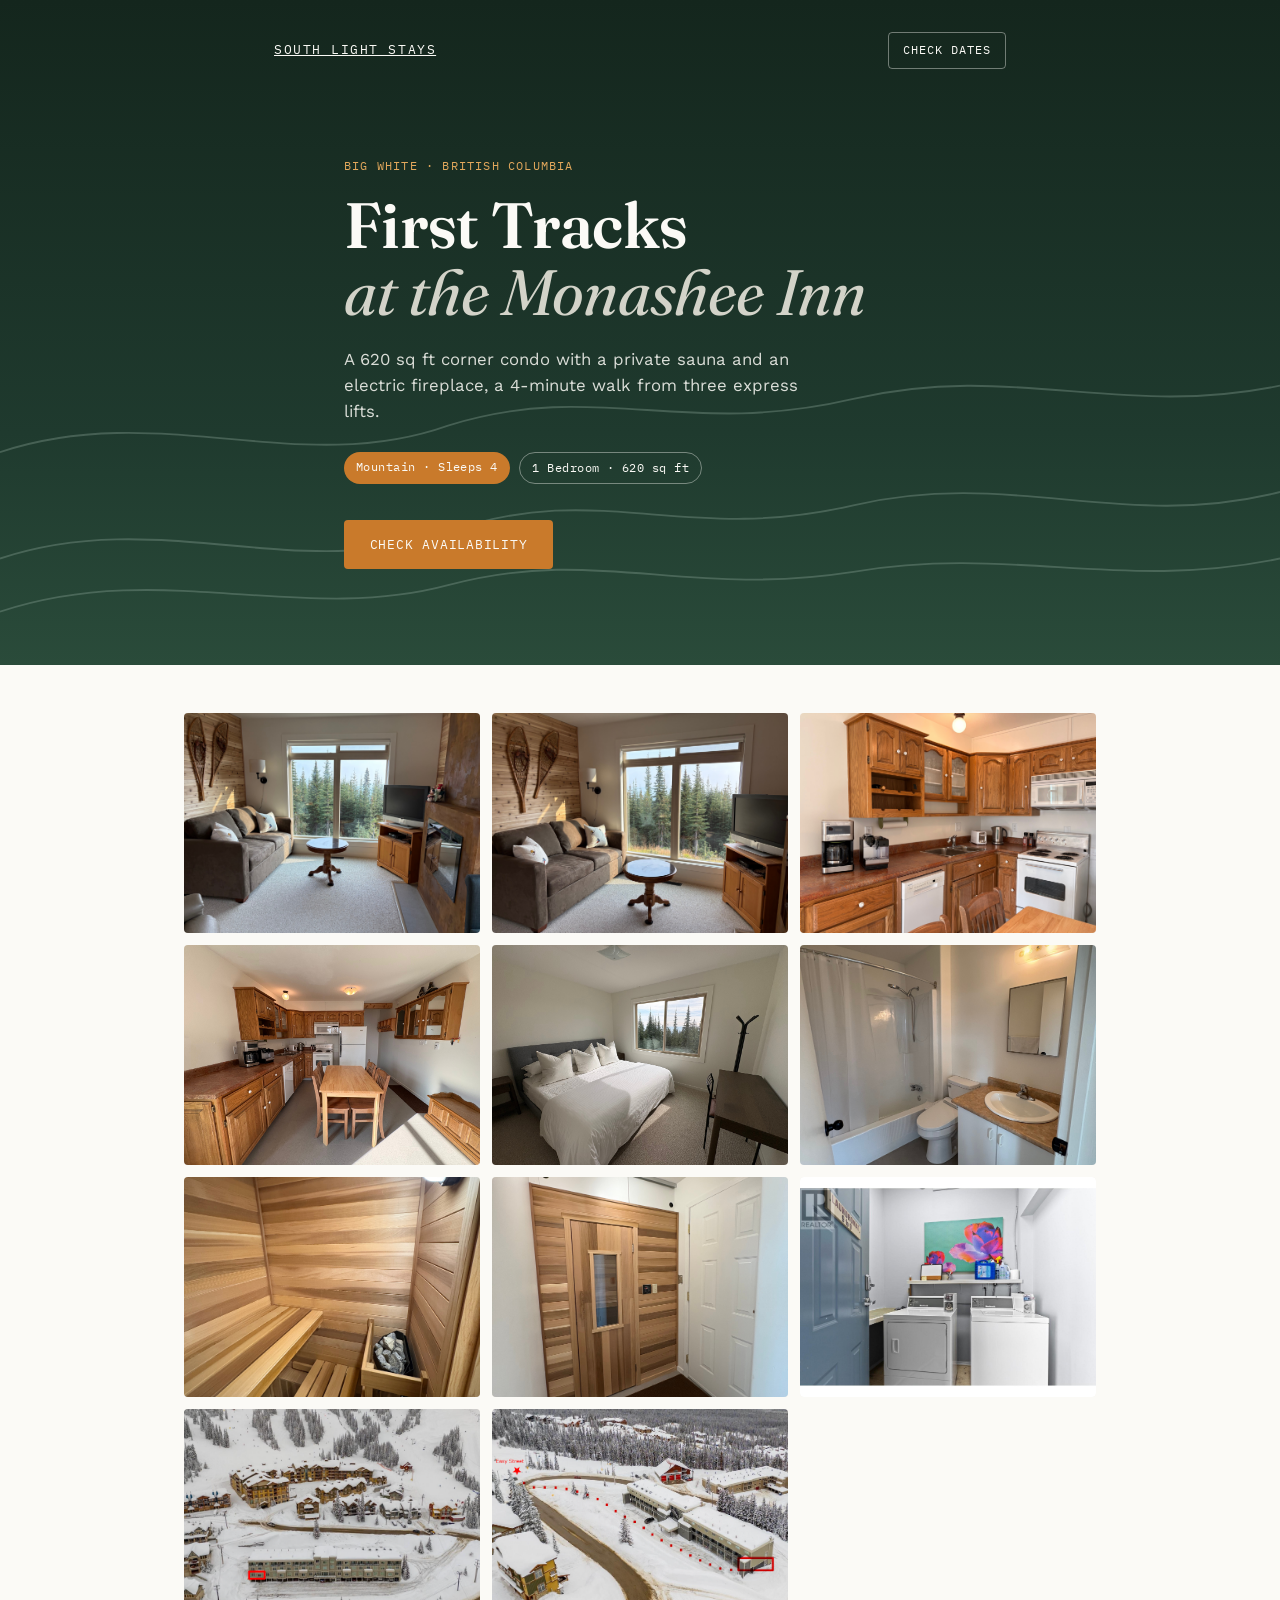
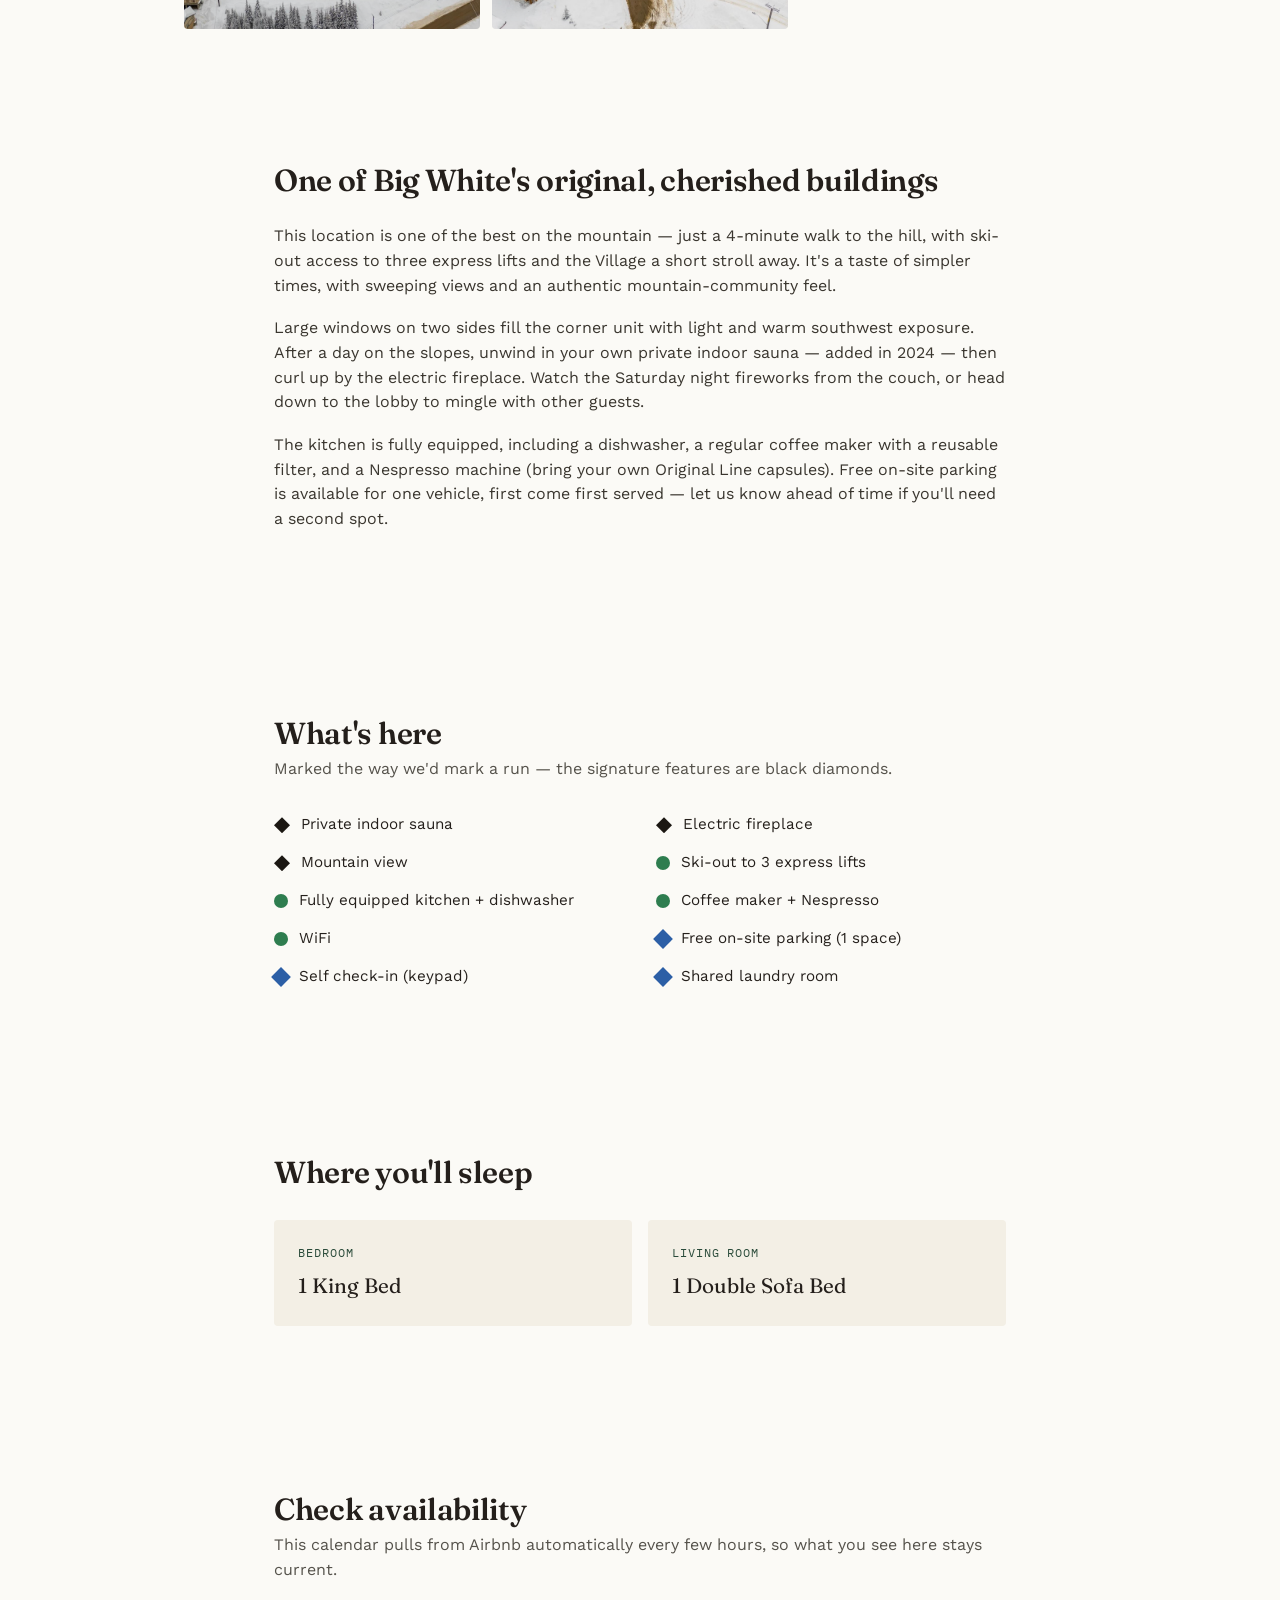
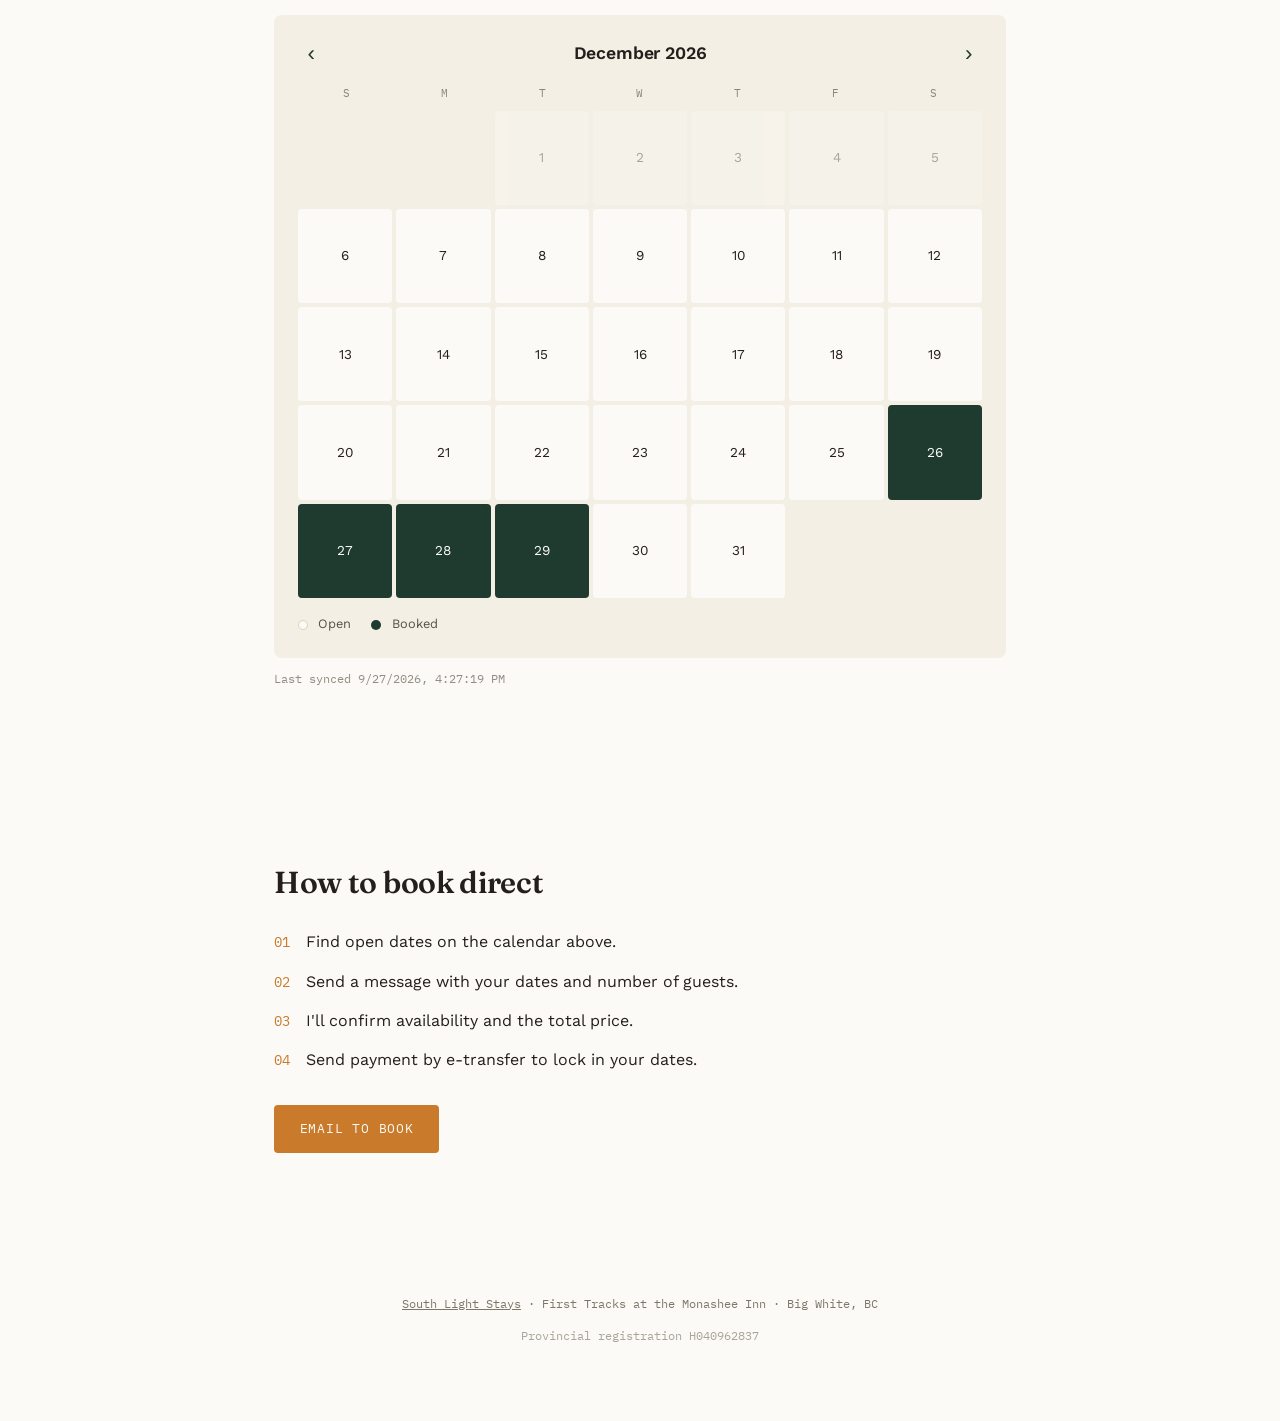
==== mountain.html @ c027ab5e "Add initial HTML structure for Monashee Inn page This HTML file contains the structure and content f" ====
<!doctype html>
<html lang="en">
<head>

<meta charset="UTF-8" />
<meta name="viewport" content="width=device-width, initial-scale=1.0" />

<title>First Tracks at the Monashee Inn — Big White, BC | South Light Stays</title>

<meta
  name="description"
  content="First Tracks at the Monashee Inn is a 1-bedroom ski condo at Big White with mountain views, a private sauna and easy access to the lifts."
/>

<link rel="preconnect" href="https://fonts.googleapis.com">
<link rel="preconnect" href="https://fonts.gstatic.com" crossorigin>

<link
  href="https://fonts.googleapis.com/css2?family=Fraunces:opsz,wght@9..144,400;9..144,600;9..144,700&family=Work+Sans:wght@400;500;600&family=IBM+Plex+Mono:wght@500&display=swap"
  rel="stylesheet"
>

<link rel="stylesheet" href="assets/styles.css" />

</head>


<body>


<header class="hero">

  <svg
    class="hero__contour"
    viewBox="0 0 1200 500"
    preserveAspectRatio="none"
    aria-hidden="true"
  >

    <path d="M0,420 C150,380 280,440 420,400 C560,360 640,410 800,380 C950,352 1050,400 1200,370" />

    <path d="M0,460 C150,420 280,470 420,440 C560,410 640,450 800,430 C950,410 1050,445 1200,420" />

    <path d="M0,340 C150,300 280,360 420,320 C560,285 640,330 800,300 C950,272 1050,315 1200,290" />

  </svg>


  <nav class="nav">

    <a class="nav__mark nav__mark--link" href="index.html">
      South Light Stays
    </a>

    <a class="nav__cta" href="#availability">
      Check dates
    </a>

  </nav>


  <div class="hero__content">

    <p class="eyebrow">
      Big White · British Columbia
    </p>

    <h1>
      First Tracks<br>
      <span>at the Monashee Inn</span>
    </h1>

    <p class="hero__sub">
      A 620 sq ft corner condo with a private sauna and an electric fireplace, a 4-minute walk from three express lifts.
    </p>

    <div class="hero__badges">

      <span class="badge">
        Mountain · Sleeps 4
      </span>

      <span class="badge badge--outline">
        1 Bedroom · 620 sq ft
      </span>

    </div>

    <a class="button" href="#availability">
      Check availability
    </a>

  </div>

</header>


<main>


<section class="gallery" id="gallery">

  <div class="gallery__grid">

    <img src="assets/photos/monashee_living2.jpg"
         alt="Living room with electric fireplace and mountain view"
         loading="lazy">

    <img src="assets/photos/monashee_living.jpg"
         alt=""
         loading="lazy">

    <img src="assets/photos/monashee_kitch.jpg"
         alt=""
         loading="lazy">

    <img src="assets/photos/monashee_kitch2.jpg"
         alt=""
         loading="lazy">

    <img src="assets/photos/monashee_bed.jpg"
         alt="Bedroom with king bed"
         loading="lazy">

    <img src="assets/photos/monashee_bath.jpg"
         alt=""
         loading="lazy">

    <img src="assets/photos/monashee_sauna.jpg"
         alt="Private indoor sauna"
         loading="lazy">

    <img src="assets/photos/monashee_sauna2.jpg"
         alt=""
         loading="lazy">

    <img src="assets/photos/laundry.jpg"
         alt=""
         loading="lazy">

    <img src="assets/photos/monashee_parking.png"
         alt=""
         loading="lazy">

    <img src="assets/photos/monashee_path.png"
         alt=""
         loading="lazy">

  </div>

</section>


<section class="story" id="story">

  <div class="story__text">

    <h2>
      One of Big White's original, cherished buildings
    </h2>

    <p>
      This location is one of the best on the mountain — just a 4-minute walk to the hill, with ski-out access to three express lifts and the Village a short stroll away. It's a taste of simpler times, with sweeping views and an authentic mountain-community feel.
    </p>

    <p>
      Large windows on two sides fill the corner unit with light and warm southwest exposure. After a day on the slopes, unwind in your own private indoor sauna — added in 2024 — then curl up by the electric fireplace. Watch the Saturday night fireworks from the couch, or head down to the lobby to mingle with other guests.
    </p>

    <p>
      The kitchen is fully equipped, including a dishwasher, a regular coffee maker with a reusable filter, and a Nespresso machine (bring your own Original Line capsules). Free on-site parking is available for one vehicle, first come first served — let us know ahead of time if you'll need a second spot.
    </p>

  </div>

</section>


<section class="amenities" id="amenities">

  <h2>What's here</h2>

  <p class="section__lede">
    Marked the way we'd mark a run — the signature features are black diamonds.
  </p>

  <ul class="amenity-grid">

    <li class="amenity">
      <span class="run-mark run-mark--black"></span>
      Private indoor sauna
    </li>

    <li class="amenity">
      <span class="run-mark run-mark--black"></span>
      Electric fireplace
    </li>

    <li class="amenity">
      <span class="run-mark run-mark--black"></span>
      Mountain view
    </li>

    <li class="amenity">
      <span class="run-mark run-mark--green"></span>
      Ski-out to 3 express lifts
    </li>

    <li class="amenity">
      <span class="run-mark run-mark--green"></span>
      Fully equipped kitchen + dishwasher
    </li>

    <li class="amenity">
      <span class="run-mark run-mark--green"></span>
      Coffee maker + Nespresso
    </li>

    <li class="amenity">
      <span class="run-mark run-mark--green"></span>
      WiFi
    </li>

    <li class="amenity">
      <span class="run-mark run-mark--blue"></span>
      Free on-site parking (1 space)
    </li>

    <li class="amenity">
      <span class="run-mark run-mark--blue"></span>
      Self check-in (keypad)
    </li>

    <li class="amenity">
      <span class="run-mark run-mark--blue"></span>
      Shared laundry room
    </li>

  </ul>

</section>


<section class="sleep" id="sleep">

  <h2>Where you'll sleep</h2>

  <div class="sleep-grid">

    <div class="sleep-card">
      <p class="sleep-card__room">Bedroom</p>
      <p class="sleep-card__bed">1 King Bed</p>
    </div>

    <div class="sleep-card">
      <p class="sleep-card__room">Living Room</p>
      <p class="sleep-card__bed">1 Double Sofa Bed</p>
    </div>

  </div>

</section>


<section class="availability" id="availability">

  <h2>Check availability</h2>

  <p class="section__lede">
    This calendar pulls from Airbnb automatically every few hours, so what you see here stays current.
  </p>

  <div class="calendar" id="calendar">

    <div class="calendar__header">

      <button id="prevMonth" aria-label="Previous month">
        ‹
      </button>

      <h3 id="calendarLabel"></h3>

      <button id="nextMonth" aria-label="Next month">
        ›
      </button>

    </div>


    <div class="calendar__weekdays">
      <span>S</span>
      <span>M</span>
      <span>T</span>
      <span>W</span>
      <span>T</span>
      <span>F</span>
      <span>S</span>
    </div>


    <div class="calendar__grid" id="calendarGrid"></div>


    <div class="calendar__legend">

      <span>
        <i class="dot dot--free"></i>
        Open
      </span>

      <span>
        <i class="dot dot--busy"></i>
        Booked
      </span>

    </div>

  </div>

  <p class="calendar__updated" id="lastUpdated"></p>

</section>


<section class="how" id="book">

  <h2>How to book direct</h2>

  <ol class="how-list">

    <li>
      <span class="how-list__num">01</span>
      Find open dates on the calendar above.
    </li>

    <li>
      <span class="how-list__num">02</span>
      Send a message with your dates and number of guests.
    </li>

    <li>
      <span class="how-list__num">03</span>
      I'll confirm availability and the total price.
    </li>

    <li>
      <span class="how-list__num">04</span>
      Send payment by e-transfer to lock in your dates.
    </li>

  </ol>


  <a
    class="button"
    href="mailto:bbeline@gmail.com?subject=First%20Tracks%20booking%20request"
  >
    Email to book
  </a>

</section>


</main>


<footer class="footer">

  <p>
    <a href="index.html">South Light Stays</a>
    · First Tracks at the Monashee Inn
    · Big White, BC
  </p>

  <p class="footer__muted">
    Provincial registration H040962837
  </p>

</footer>


<script src="assets/script.js"></script>

</body>
</html>
---- assets/styles.css ----
/* ---------------------------------------------------
   Design tokens
--------------------------------------------------- */
:root {
  --pine-950: #14261D;
  --pine-800: #1F3A2E;
  --pine-700: #2A4B3A;
  --snow-050: #FBFAF6;
  --snow-100: #F3EFE5;
  --amber-500: #C97A2B;
  --amber-300: #E3A85C;
  --charcoal-900: #241F1B;
  --mist-400: #8FA89B;
  --rust-500: #A63D2F;
  --run-green: #2E7D4F;
  --run-blue: #2C5FA6;
  --run-black: #1B1712;

  --font-display: "Fraunces", serif;
  --font-body: "Work Sans", sans-serif;
  --font-mono: "IBM Plex Mono", monospace;

  --radius: 4px;
}

* { box-sizing: border-box; }

html {
  scroll-behavior: smooth;
}

body {
  margin: 0;
  font-family: var(--font-body);
  color: var(--charcoal-900);
  background: var(--snow-050);
  line-height: 1.55;
}

h1, h2, h3 {
  font-family: var(--font-display);
  font-weight: 600;
  letter-spacing: -0.01em;
  margin: 0;
}

a { color: inherit; }

section {
  max-width: 780px;
  margin: 0 auto;
  padding: 5rem 1.5rem;
}

.section__lede {
  color: #55524B;
  margin-top: -0.5rem;
  margin-bottom: 2rem;
}

/* ---------------------------------------------------
   Hero
--------------------------------------------------- */
.hero {
  position: relative;
  background: linear-gradient(180deg, var(--pine-950) 0%, var(--pine-800) 65%, var(--pine-700) 100%);
  color: var(--snow-050);
  overflow: hidden;
  padding-bottom: 6rem;
}

.hero__contour {
  position: absolute;
  inset: 0;
  width: 100%;
  height: 100%;
  opacity: 0.35;
}

.hero__contour path {
  fill: none;
  stroke: var(--mist-400);
  stroke-width: 1.4;
}

.nav {
  position: relative;
  z-index: 2;
  display: flex;
  align-items: center;
  justify-content: space-between;
  max-width: 780px;
  margin: 0 auto;
  padding: 2rem 1.5rem 0;
}

.nav__mark {
  font-family: var(--font-mono);
  text-transform: uppercase;
  letter-spacing: 0.12em;
  font-size: 0.8rem;
}

.nav__cta {
  font-family: var(--font-mono);
  font-size: 0.75rem;
  text-transform: uppercase;
  letter-spacing: 0.08em;
  text-decoration: none;
  border: 1px solid rgba(251, 250, 246, 0.4);
  padding: 0.5rem 0.9rem;
  border-radius: var(--radius);
  transition: border-color 0.2s ease, background 0.2s ease;
}

.nav__cta:hover {
  border-color: var(--amber-300);
  background: rgba(201, 122, 43, 0.15);
}

.hero__content {
  position: relative;
  z-index: 2;
  max-width: 640px;
  margin: 0 auto;
  padding: 5.5rem 1.5rem 0;
  text-align: left;
}

.eyebrow {
  font-family: var(--font-mono);
  font-size: 0.75rem;
  letter-spacing: 0.1em;
  text-transform: uppercase;
  color: var(--amber-300);
  margin: 0 0 1rem;
}

.hero h1 {
  font-size: clamp(2.6rem, 6vw, 4rem);
  line-height: 1.05;
  margin-bottom: 1.25rem;
}

.hero h1 span {
  color: var(--snow-100);
  font-weight: 400;
  font-style: italic;
  opacity: 0.85;
}

.hero__sub {
  font-size: 1.05rem;
  max-width: 46ch;
  color: rgba(251, 250, 246, 0.85);
  margin-bottom: 1.75rem;
}

.hero__badges {
  display: flex;
  gap: 0.6rem;
  flex-wrap: wrap;
  margin-bottom: 2.25rem;
}

.badge {
  font-family: var(--font-mono);
  font-size: 0.72rem;
  letter-spacing: 0.04em;
  padding: 0.4rem 0.75rem;
  border-radius: 999px;
  background: var(--amber-500);
  color: var(--snow-050);
}

.badge--outline {
  background: transparent;
  border: 1px solid rgba(251, 250, 246, 0.4);
}

/* ---------------------------------------------------
   Buttons
--------------------------------------------------- */
.button {
  display: inline-block;
  font-family: var(--font-mono);
  font-size: 0.8rem;
  letter-spacing: 0.06em;
  text-transform: uppercase;
  text-decoration: none;
  color: var(--snow-050);
  background: var(--amber-500);
  padding: 0.9rem 1.6rem;
  border-radius: var(--radius);
  transition: background 0.2s ease, transform 0.15s ease;
}

.button:hover {
  background: var(--amber-300);
  transform: translateY(-1px);
}

/* ---------------------------------------------------
   Gallery
--------------------------------------------------- */
.gallery {
  padding-top: 3rem;
  padding-bottom: 3rem;
  max-width: 960px;
}

.gallery__grid {
  display: grid;
  grid-template-columns: repeat(3, 1fr);
  gap: 0.75rem;
}

.gallery__grid img {
  width: 100%;
  height: 220px;
  object-fit: cover;
  border-radius: var(--radius);
  background: var(--snow-100);
}

.gallery__note {
  font-family: var(--font-mono);
  font-size: 0.72rem;
  color: #918D82;
  margin-top: 0.75rem;
}

/* ---------------------------------------------------
   Story
--------------------------------------------------- */
.story {
  display: block;
}

.story__marker {
  color: var(--run-black);
  font-size: 1.4rem;
  margin-bottom: 0.75rem;
}

.story h2 {
  font-size: 1.9rem;
  margin-bottom: 1.25rem;
}

.story p {
  margin: 0 0 1.1rem;
  color: #3A362F;
}

/* ---------------------------------------------------
   Amenities — ski run difficulty marks
--------------------------------------------------- */
.amenities h2 {
  font-size: 1.9rem;
  margin-bottom: 0.5rem;
}

.amenity-grid {
  list-style: none;
  margin: 0;
  padding: 0;
  display: grid;
  grid-template-columns: repeat(2, 1fr);
  gap: 0.9rem 2rem;
}

.amenity {
  display: flex;
  align-items: center;
  gap: 0.7rem;
  font-size: 0.95rem;
}

.run-mark {
  flex: none;
  width: 14px;
  height: 14px;
  display: inline-block;
}

.run-mark--green {
  background: var(--run-green);
  border-radius: 50%;
}

.run-mark--blue {
  background: var(--run-blue);
  transform: rotate(45deg);
}

.run-mark--black {
  background: var(--run-black);
  clip-path: polygon(50% 0%, 100% 50%, 50% 100%, 0% 50%);
  width: 16px;
  height: 16px;
}

/* ---------------------------------------------------
   Sleeping arrangements
--------------------------------------------------- */
.sleep h2 {
  font-size: 1.9rem;
  margin-bottom: 1.5rem;
}

.sleep-grid {
  display: grid;
  grid-template-columns: repeat(2, 1fr);
  gap: 1rem;
}

.sleep-card {
  background: var(--snow-100);
  border-radius: var(--radius);
  padding: 1.5rem;
}

.sleep-card__room {
  font-family: var(--font-mono);
  font-size: 0.72rem;
  text-transform: uppercase;
  letter-spacing: 0.08em;
  color: var(--pine-700);
  margin: 0 0 0.5rem;
}

.sleep-card__bed {
  font-family: var(--font-display);
  font-size: 1.3rem;
  margin: 0;
}

/* ---------------------------------------------------
   Availability calendar
--------------------------------------------------- */
.availability h2 {
  font-size: 1.9rem;
  margin-bottom: 0.5rem;
}

.calendar {
  background: var(--snow-100);
  border-radius: 8px;
  padding: 1.5rem;
}

.calendar__header {
  display: flex;
  align-items: center;
  justify-content: space-between;
  margin-bottom: 1rem;
}

.calendar__header button {
  background: none;
  border: none;
  font-size: 1.4rem;
  cursor: pointer;
  color: var(--pine-800);
  line-height: 1;
  padding: 0.25rem 0.6rem;
}

.calendar__header h3 {
  font-size: 1.1rem;
  font-family: var(--font-body);
  font-weight: 600;
}

.calendar__weekdays {
  display: grid;
  grid-template-columns: repeat(7, 1fr);
  font-family: var(--font-mono);
  font-size: 0.7rem;
  text-align: center;
  color: #8A8577;
  margin-bottom: 0.5rem;
}

.calendar__grid {
  display: grid;
  grid-template-columns: repeat(7, 1fr);
  gap: 4px;
}

.day {
  aspect-ratio: 1 / 1;
  display: flex;
  align-items: center;
  justify-content: center;
  border-radius: 4px;
  font-size: 0.85rem;
  background: var(--snow-050);
  color: var(--charcoal-900);
}

.day--empty {
  background: transparent;
}

.day--busy {
  background: var(--pine-800);
  color: var(--snow-050);
}

.day--past {
  opacity: 0.35;
}

.calendar__legend {
  display: flex;
  gap: 1.25rem;
  margin-top: 1rem;
  font-size: 0.8rem;
  color: #55524B;
}

.dot {
  display: inline-block;
  width: 10px;
  height: 10px;
  border-radius: 50%;
  margin-right: 0.4rem;
  vertical-align: middle;
}

.dot--free { background: var(--snow-050); border: 1px solid #D8D3C6; }
.dot--busy { background: var(--pine-800); }

.calendar__updated {
  font-family: var(--font-mono);
  font-size: 0.72rem;
  color: #918D82;
  margin-top: 0.75rem;
}

/* ---------------------------------------------------
   How to book
--------------------------------------------------- */
.how h2 {
  font-size: 1.9rem;
  margin-bottom: 1.5rem;
}

.how-list {
  list-style: none;
  margin: 0 0 2rem;
  padding: 0;
  display: grid;
  gap: 0.9rem;
}

.how-list li {
  display: flex;
  align-items: baseline;
  gap: 1rem;
  font-size: 1rem;
}

.how-list__num {
  font-family: var(--font-mono);
  color: var(--amber-500);
  font-size: 0.85rem;
}

/* ---------------------------------------------------
   Footer
--------------------------------------------------- */
.footer {
  text-align: center;
  padding: 3rem 1.5rem 4rem;
  font-family: var(--font-mono);
  font-size: 0.78rem;
  color: #7C7869;
}

.footer__muted {
  opacity: 0.65;
  margin-top: 0.35rem;
}

/* ---------------------------------------------------
   Responsive
--------------------------------------------------- */
@media (max-width: 640px) {
  .amenity-grid { grid-template-columns: 1fr; }
  .gallery__grid { grid-template-columns: 1fr; }
  .sleep-grid { grid-template-columns: 1fr; }
}
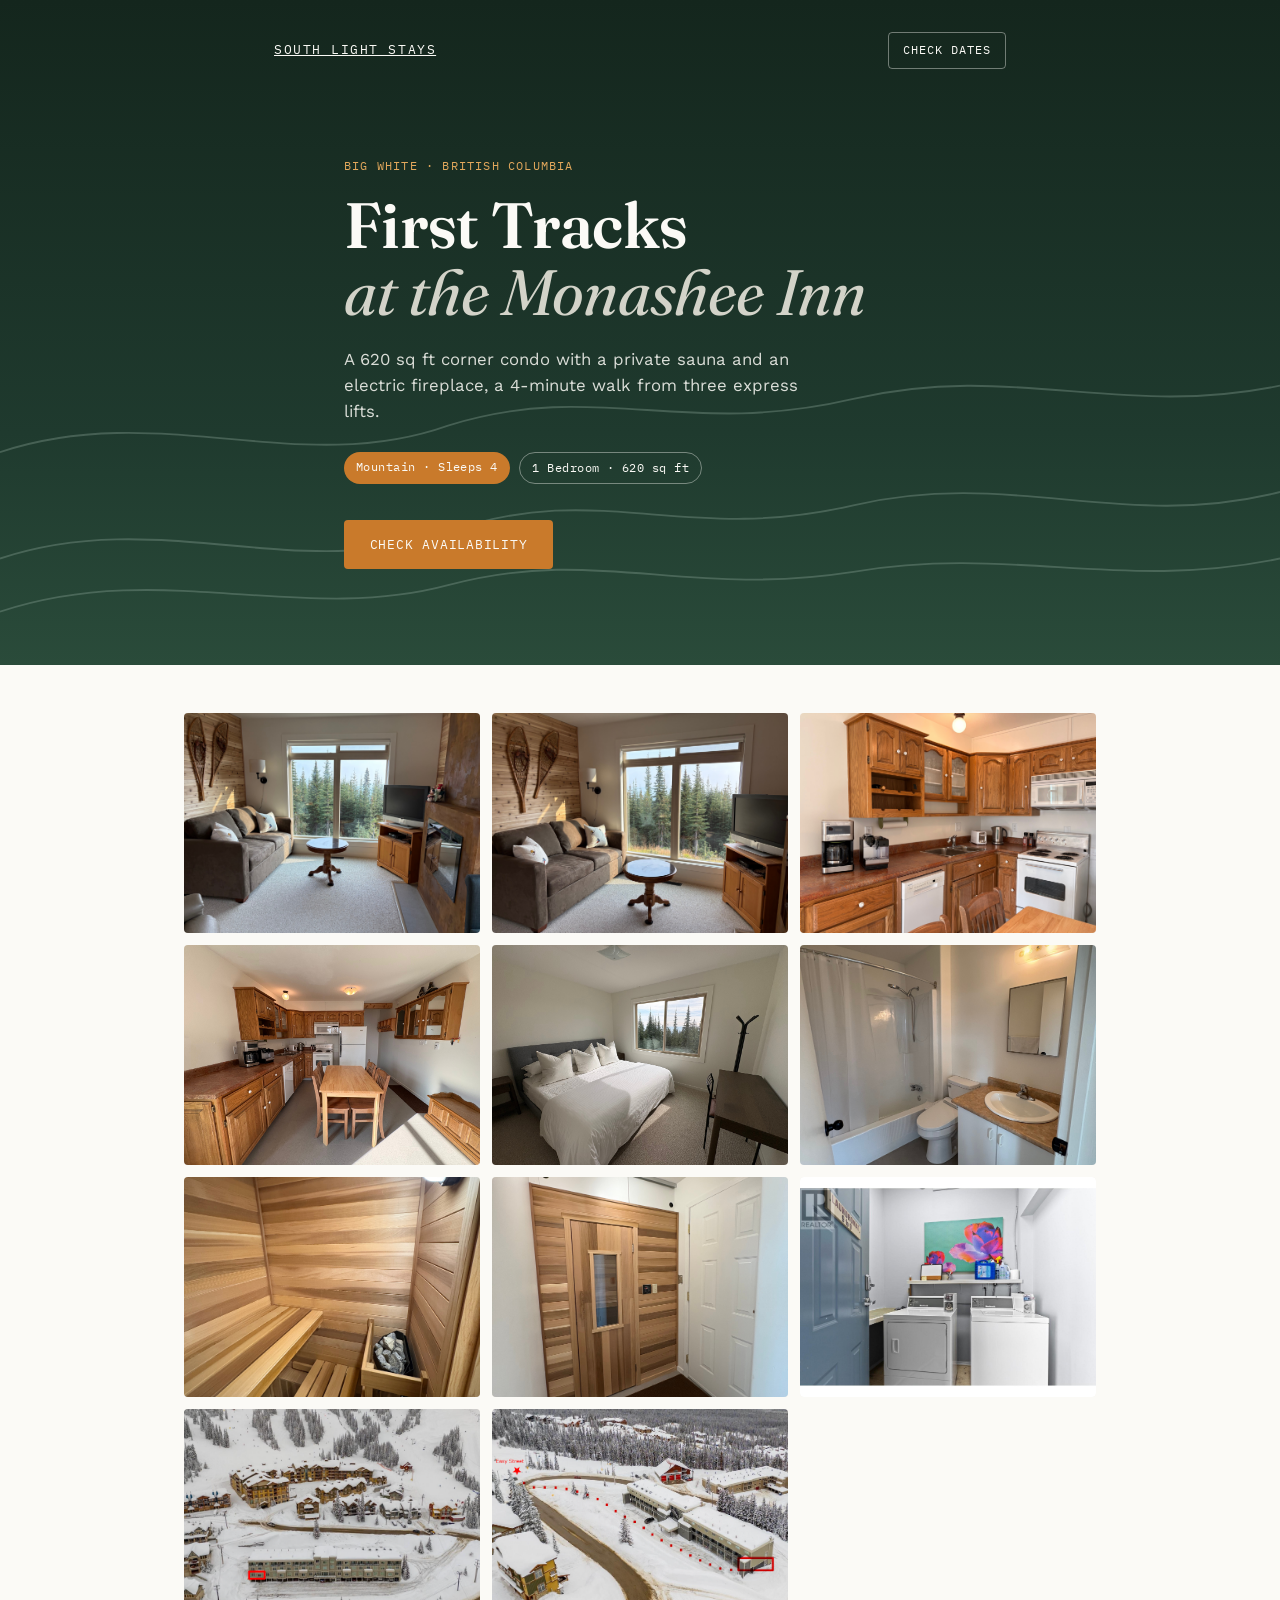
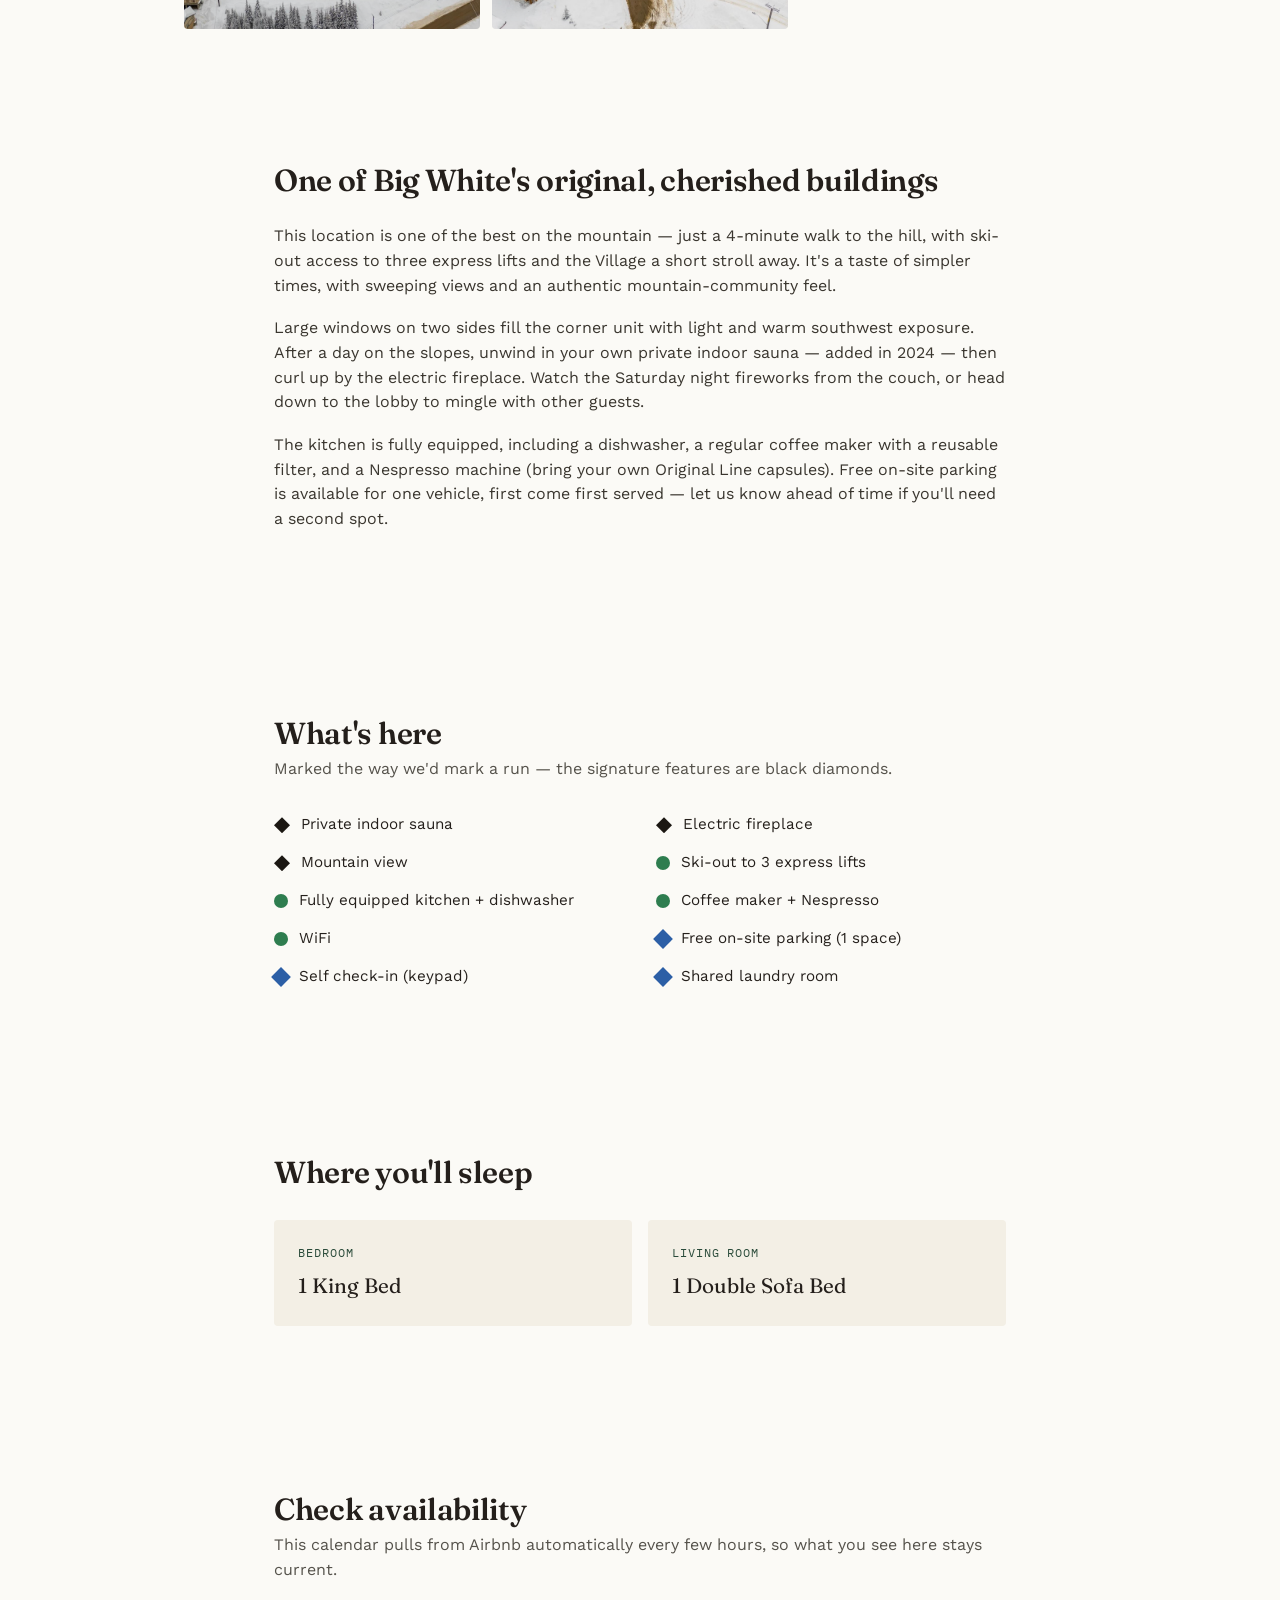
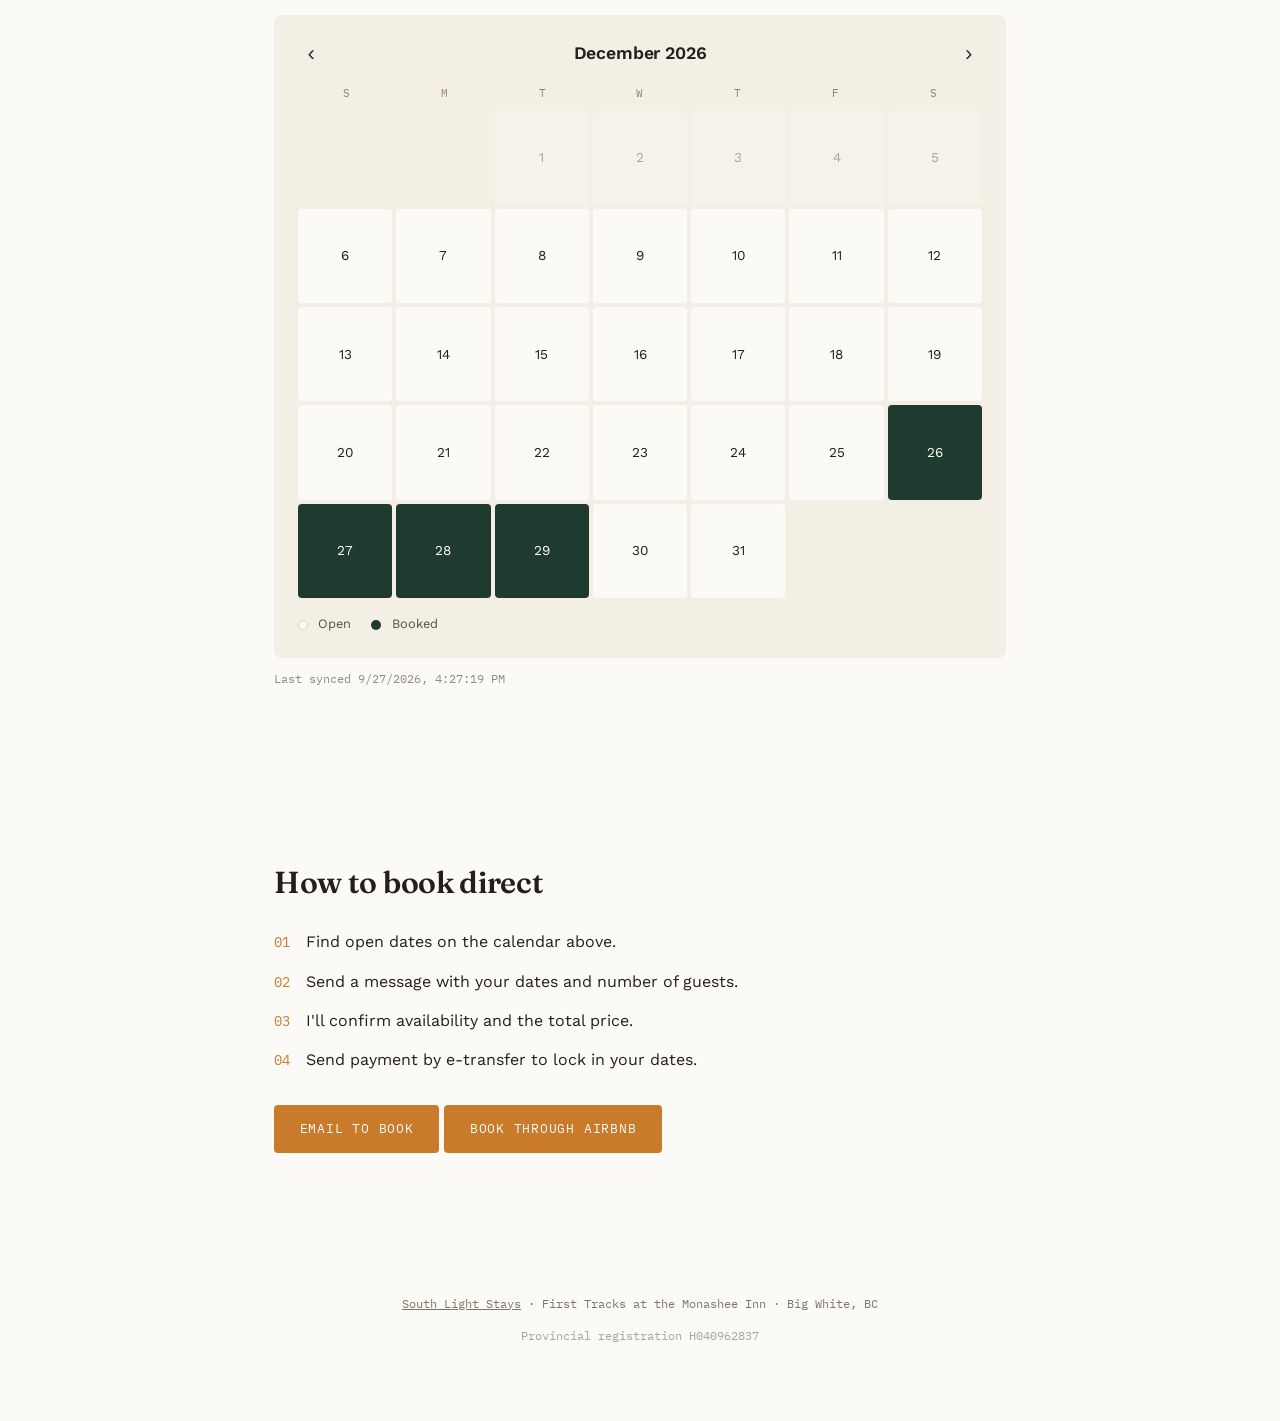
==== commit d0a50b11: "Add Airbnb booking link to mountain.html" ====
--- a/mountain.html
+++ b/mountain.html
@@ -358,6 +358,15 @@
     Email to book
   </a>
 
+  <a
+  href="https://airbnb.ca/h/firsttracks"
+  class="button button--secondary"
+  target="_blank"
+  rel="noopener noreferrer"
+    >
+  Book through Airbnb
+  </a>
+
 </section>
 
 
--- a/assets/styles.css
+++ b/assets/styles.css
@@ -1,6 +1,7 @@
 /* ---------------------------------------------------
    Design tokens
 --------------------------------------------------- */
+
 :root {
   --pine-950: #14261D;
   --pine-800: #1F3A2E;
@@ -23,7 +24,14 @@
   --radius: 4px;
 }
 
-* { box-sizing: border-box; }
+
+/* ---------------------------------------------------
+   Global
+--------------------------------------------------- */
+
+* {
+  box-sizing: border-box;
+}
 
 html {
   scroll-behavior: smooth;
@@ -37,14 +45,18 @@
   line-height: 1.55;
 }
 
-h1, h2, h3 {
+h1,
+h2,
+h3 {
   font-family: var(--font-display);
   font-weight: 600;
   letter-spacing: -0.01em;
   margin: 0;
 }
 
-a { color: inherit; }
+a {
+  color: inherit;
+}
 
 section {
   max-width: 780px;
@@ -58,12 +70,24 @@
   margin-bottom: 2rem;
 }
 
+
+/* ===================================================
+   FIRST TRACKS / MOUNTAIN PROPERTY PAGE
+   =================================================== */
+
+
 /* ---------------------------------------------------
    Hero
 --------------------------------------------------- */
+
 .hero {
   position: relative;
-  background: linear-gradient(180deg, var(--pine-950) 0%, var(--pine-800) 65%, var(--pine-700) 100%);
+  background: linear-gradient(
+    180deg,
+    var(--pine-950) 0%,
+    var(--pine-800) 65%,
+    var(--pine-700) 100%
+  );
   color: var(--snow-050);
   overflow: hidden;
   padding-bottom: 6rem;
@@ -110,7 +134,9 @@
   border: 1px solid rgba(251, 250, 246, 0.4);
   padding: 0.5rem 0.9rem;
   border-radius: var(--radius);
-  transition: border-color 0.2s ease, background 0.2s ease;
+  transition:
+    border-color 0.2s ease,
+    background 0.2s ease;
 }
 
 .nav__cta:hover {
@@ -178,9 +204,11 @@
   border: 1px solid rgba(251, 250, 246, 0.4);
 }
 
+
 /* ---------------------------------------------------
    Buttons
 --------------------------------------------------- */
+
 .button {
   display: inline-block;
   font-family: var(--font-mono);
@@ -192,7 +220,9 @@
   background: var(--amber-500);
   padding: 0.9rem 1.6rem;
   border-radius: var(--radius);
-  transition: background 0.2s ease, transform 0.15s ease;
+  transition:
+    background 0.2s ease,
+    transform 0.15s ease;
 }
 
 .button:hover {
@@ -200,9 +230,11 @@
   transform: translateY(-1px);
 }
 
+
 /* ---------------------------------------------------
    Gallery
 --------------------------------------------------- */
+
 .gallery {
   padding-top: 3rem;
   padding-bottom: 3rem;
@@ -230,9 +262,11 @@
   margin-top: 0.75rem;
 }
 
+
 /* ---------------------------------------------------
    Story
 --------------------------------------------------- */
+
 .story {
   display: block;
 }
@@ -253,9 +287,11 @@
   color: #3A362F;
 }
 
-/* ---------------------------------------------------
-   Amenities — ski run difficulty marks
---------------------------------------------------- */
+
+/* ---------------------------------------------------
+   Amenities
+--------------------------------------------------- */
+
 .amenities h2 {
   font-size: 1.9rem;
   margin-bottom: 0.5rem;
@@ -296,14 +332,21 @@
 
 .run-mark--black {
   background: var(--run-black);
-  clip-path: polygon(50% 0%, 100% 50%, 50% 100%, 0% 50%);
+  clip-path: polygon(
+    50% 0%,
+    100% 50%,
+    50% 100%,
+    0% 50%
+  );
   width: 16px;
   height: 16px;
 }
 
+
 /* ---------------------------------------------------
    Sleeping arrangements
 --------------------------------------------------- */
+
 .sleep h2 {
   font-size: 1.9rem;
   margin-bottom: 1.5rem;
@@ -336,9 +379,11 @@
   margin: 0;
 }
 
+
 /* ---------------------------------------------------
    Availability calendar
 --------------------------------------------------- */
+
 .availability h2 {
   font-size: 1.9rem;
   margin-bottom: 0.5rem;
@@ -430,8 +475,14 @@
   vertical-align: middle;
 }
 
-.dot--free { background: var(--snow-050); border: 1px solid #D8D3C6; }
-.dot--busy { background: var(--pine-800); }
+.dot--free {
+  background: var(--snow-050);
+  border: 1px solid #D8D3C6;
+}
+
+.dot--busy {
+  background: var(--pine-800);
+}
 
 .calendar__updated {
   font-family: var(--font-mono);
@@ -440,9 +491,11 @@
   margin-top: 0.75rem;
 }
 
+
 /* ---------------------------------------------------
    How to book
 --------------------------------------------------- */
+
 .how h2 {
   font-size: 1.9rem;
   margin-bottom: 1.5rem;
@@ -469,9 +522,11 @@
   font-size: 0.85rem;
 }
 
-/* ---------------------------------------------------
-   Footer
---------------------------------------------------- */
+
+/* ---------------------------------------------------
+   Property-page footer
+--------------------------------------------------- */
+
 .footer {
   text-align: center;
   padding: 3rem 1.5rem 4rem;
@@ -485,11 +540,545 @@
   margin-top: 0.35rem;
 }
 
-/* ---------------------------------------------------
-   Responsive
---------------------------------------------------- */
+
+/* ===================================================
+   SOUTH LIGHT STAYS — HOMEPAGE
+   =================================================== */
+
+
+/* ---------------------------------------------------
+   Homepage base
+--------------------------------------------------- */
+
+body.brand-home {
+  margin: 0;
+  padding: 0;
+
+  background: #f7f5ef;
+  color: #292821;
+}
+
+
+/* ---------------------------------------------------
+   Header
+--------------------------------------------------- */
+
+body.brand-home .brand-header {
+  width: 100%;
+  margin: 0;
+  padding: 0;
+
+  background: #f7f5ef;
+  border: 0;
+}
+
+body.brand-home .brand-header__inner {
+  width: calc(100% - 4rem);
+  max-width: 1100px;
+
+  margin: 0 auto;
+  padding: 2rem 0 1rem;
+
+  display: flex;
+  align-items: center;
+  justify-content: center;
+
+  box-sizing: border-box;
+}
+
+body.brand-home .brand-logo {
+  display: inline-block;
+
+  margin: 0;
+  padding: 0;
+
+  font-family: var(--font-display);
+  font-size: 2rem;
+  font-weight: 500;
+  line-height: 1.2;
+  letter-spacing: 0.01em;
+
+  color: #292821;
+  text-decoration: none;
+}
+
+
+/* ---------------------------------------------------
+   Introduction
+--------------------------------------------------- */
+
+body.brand-home .brand-intro {
+  width: calc(100% - 4rem);
+  max-width: 1100px;
+
+  margin: 0 auto;
+  padding: 5rem 0 5.5rem;
+
+  text-align: center;
+  box-sizing: border-box;
+}
+
+body.brand-home .brand-intro__inner {
+  max-width: 760px;
+  margin: 0 auto;
+  padding: 0;
+}
+
+body.brand-home .brand-kicker {
+  margin: 0 0 1.25rem;
+  padding: 0;
+
+  font-family: var(--font-mono);
+  font-size: 0.67rem;
+  font-weight: 500;
+  line-height: 1.4;
+  text-transform: uppercase;
+  letter-spacing: 0.16em;
+
+  color: #817d70;
+}
+
+body.brand-home .brand-intro h1 {
+  max-width: 720px;
+
+  margin: 0 auto 1.75rem;
+  padding: 0;
+
+  font-family: var(--font-display);
+  font-size: clamp(2.5rem, 5vw, 4rem);
+  font-weight: 400;
+  line-height: 1.08;
+  letter-spacing: -0.02em;
+
+  color: #292821;
+}
+
+body.brand-home .brand-intro__text {
+  max-width: 650px;
+
+  margin: 0 auto;
+  padding: 0;
+
+  font-family: var(--font-body);
+  font-size: 1rem;
+  line-height: 1.75;
+
+  color: #686459;
+}
+
+
+/* ---------------------------------------------------
+   Properties section
+--------------------------------------------------- */
+
+body.brand-home .properties {
+  width: calc(100% - 4rem);
+  max-width: 1100px;
+
+  margin: 0 auto;
+  padding: 0 0 6rem;
+
+  box-sizing: border-box;
+}
+
+body.brand-home .properties__heading {
+  margin: 0 0 2rem;
+  padding: 1.15rem 0 0;
+
+  border-top: 1px solid rgba(41, 40, 33, 0.16);
+}
+
+body.brand-home .properties__heading .brand-kicker {
+  margin: 0;
+}
+
+
+/* ---------------------------------------------------
+   Property grid
+--------------------------------------------------- */
+
+body.brand-home .property-grid {
+  width: 100%;
+
+  margin: 0;
+  padding: 0;
+
+  display: grid;
+  grid-template-columns: repeat(2, minmax(0, 1fr));
+  gap: 2rem;
+
+  box-sizing: border-box;
+}
+
+
+/* ---------------------------------------------------
+   Property cards
+--------------------------------------------------- */
+
+body.brand-home .property-card {
+  min-width: 0;
+
+  margin: 0;
+  padding: 0;
+
+  background: #fbfaf6;
+
+  border: 1px solid rgba(41, 40, 33, 0.1);
+  border-radius: 0;
+
+  overflow: hidden;
+
+  box-sizing: border-box;
+}
+
+
+/* ---------------------------------------------------
+   Property images
+--------------------------------------------------- */
+
+body.brand-home .property-card__image {
+  display: block;
+
+  width: 100%;
+  height: 230px;
+
+  margin: 0;
+  padding: 0;
+
+  overflow: hidden;
+
+  background: #ddd9ce;
+  box-sizing: border-box;
+}
+
+body.brand-home .property-card__image img {
+  display: block;
+
+  width: 100%;
+  height: 100%;
+
+  margin: 0;
+  padding: 0;
+
+  object-fit: cover;
+
+  transition: transform 500ms ease;
+}
+
+body.brand-home .property-card__image:hover img {
+  transform: scale(1.025);
+}
+
+
+/* ---------------------------------------------------
+   Lake placeholder
+--------------------------------------------------- */
+
+body.brand-home .property-card__image--lake {
+  display: flex;
+
+  align-items: center;
+  justify-content: center;
+
+  background:
+    linear-gradient(
+      145deg,
+      #d9d5c9 0%,
+      #c8c7bc 100%
+    );
+}
+
+body.brand-home .property-card__image--lake span {
+  margin: 0;
+  padding: 0;
+
+  font-family: var(--font-display);
+  font-size: 2.5rem;
+  font-style: italic;
+  font-weight: 400;
+
+  color: #5c6059;
+}
+
+
+/* ---------------------------------------------------
+   Property content
+--------------------------------------------------- */
+
+body.brand-home .property-card__content {
+  margin: 0;
+  padding: 1.75rem 1.75rem 2rem;
+
+  box-sizing: border-box;
+}
+
+body.brand-home .property-card__type {
+  margin: 0 0 0.65rem;
+  padding: 0;
+
+  font-family: var(--font-mono);
+  font-size: 0.65rem;
+  font-weight: 500;
+  line-height: 1.4;
+  text-transform: uppercase;
+  letter-spacing: 0.15em;
+
+  color: #817d70;
+}
+
+body.brand-home .property-card h2 {
+  margin: 0 0 0.45rem;
+  padding: 0;
+
+  font-family: var(--font-display);
+  font-size: 1.85rem;
+  font-weight: 400;
+  line-height: 1.12;
+  letter-spacing: -0.01em;
+
+  color: #292821;
+}
+
+body.brand-home .property-card__location {
+  margin: 0 0 1.2rem;
+  padding: 0;
+
+  font-family: var(--font-mono);
+  font-size: 0.64rem;
+  font-weight: 500;
+  line-height: 1.4;
+  text-transform: uppercase;
+  letter-spacing: 0.09em;
+
+  color: #817d70;
+}
+
+body.brand-home .property-card__description {
+  max-width: 440px;
+
+  margin: 0 0 1.4rem;
+  padding: 0;
+
+  font-family: var(--font-body);
+  font-size: 0.93rem;
+  line-height: 1.65;
+
+  color: #656156;
+}
+
+
+/* ---------------------------------------------------
+   Property links
+--------------------------------------------------- */
+
+body.brand-home .property-card__link {
+  display: inline-flex;
+  align-items: center;
+  gap: 0.5rem;
+
+  margin: 0;
+  padding: 0 0 0.3rem;
+
+  font-family: var(--font-mono);
+  font-size: 0.65rem;
+  font-weight: 500;
+  line-height: 1.4;
+  text-transform: uppercase;
+  letter-spacing: 0.09em;
+
+  color: #292821;
+  text-decoration: none;
+
+  border-bottom: 1px solid #292821;
+}
+
+body.brand-home .property-card__link span {
+  margin: 0;
+  padding: 0;
+
+  font-size: 0.95rem;
+  line-height: 1;
+
+  transition: transform 200ms ease;
+}
+
+body.brand-home .property-card__link:hover span {
+  transform: translateX(3px);
+}
+
+
+/* ---------------------------------------------------
+   Coming soon
+--------------------------------------------------- */
+
+body.brand-home .property-card__coming {
+  display: inline-block;
+
+  margin: 0;
+  padding: 0;
+
+  font-family: var(--font-mono);
+  font-size: 0.65rem;
+  font-weight: 500;
+  line-height: 1.4;
+  text-transform: uppercase;
+  letter-spacing: 0.09em;
+
+  color: #817d70;
+}
+
+
+/* ---------------------------------------------------
+   Homepage footer
+--------------------------------------------------- */
+
+body.brand-home .brand-footer {
+  width: 100%;
+
+  margin: 0;
+  padding: 0;
+
+  background: #f1eee6;
+
+  border-top: 1px solid rgba(41, 40, 33, 0.12);
+  box-sizing: border-box;
+}
+
+body.brand-home .brand-footer__inner {
+  width: calc(100% - 4rem);
+  max-width: 1100px;
+
+  margin: 0 auto;
+  padding: 1.5rem 0;
+
+  display: flex;
+  align-items: center;
+  justify-content: space-between;
+
+  box-sizing: border-box;
+
+  font-family: var(--font-mono);
+  font-size: 0.6rem;
+  font-weight: 500;
+  line-height: 1.4;
+  text-transform: uppercase;
+  letter-spacing: 0.1em;
+
+  color: #817d70;
+}
+
+
+/* ===================================================
+   RESPONSIVE
+   =================================================== */
+
+
+/* ---------------------------------------------------
+   Property page
+--------------------------------------------------- */
+
 @media (max-width: 640px) {
-  .amenity-grid { grid-template-columns: 1fr; }
-  .gallery__grid { grid-template-columns: 1fr; }
-  .sleep-grid { grid-template-columns: 1fr; }
-}
+
+  .amenity-grid {
+    grid-template-columns: 1fr;
+  }
+
+  .gallery__grid {
+    grid-template-columns: 1fr;
+  }
+
+  .sleep-grid {
+    grid-template-columns: 1fr;
+  }
+
+}
+
+
+/* ---------------------------------------------------
+   South Light Stays homepage — mobile
+--------------------------------------------------- */
+
+@media (max-width: 720px) {
+
+  body.brand-home .brand-header__inner {
+    width: calc(100% - 2.5rem);
+
+    padding: 1.5rem 0 0.75rem;
+  }
+
+  body.brand-home .brand-logo {
+    font-size: 1.3rem;
+  }
+
+
+  body.brand-home .brand-intro {
+    width: calc(100% - 2.5rem);
+
+    padding: 3.5rem 0 4rem;
+  }
+
+  body.brand-home .brand-intro h1 {
+    font-size: 2.7rem;
+  }
+
+  body.brand-home .brand-intro__text {
+    font-size: 0.95rem;
+  }
+
+
+  body.brand-home .properties {
+    width: calc(100% - 2.5rem);
+
+    padding-bottom: 4.5rem;
+  }
+
+
+  body.brand-home .property-grid {
+    grid-template-columns: 1fr;
+    gap: 2rem;
+  }
+
+
+  body.brand-home .property-card__image {
+    height: 220px;
+  }
+
+
+  body.brand-home .property-card__content {
+    padding: 1.5rem 1.5rem 1.75rem;
+  }
+
+
+  body.brand-home .property-card h2 {
+    font-size: 1.8rem;
+  }
+
+
+  body.brand-home .brand-footer__inner {
+    width: calc(100% - 2.5rem);
+
+/* ---------------------------------------------------
+   South Light Stays brand link on property pages
+--------------------------------------------------- */
+
+.nav__mark--link {
+  font-family: var(--font-display);
+  font-size: 1.15rem;
+  font-weight: 500;
+  line-height: 1.2;
+  letter-spacing: 0.01em;
+
+  color: var(--snow-050);
+  text-decoration: none;
+
+  transition: color 0.2s ease;
+}
+
+.nav__mark--link:hover {
+  color: var(--amber-300);
+}
+
+    padding: 1.25rem 0;
+  }
+
+}
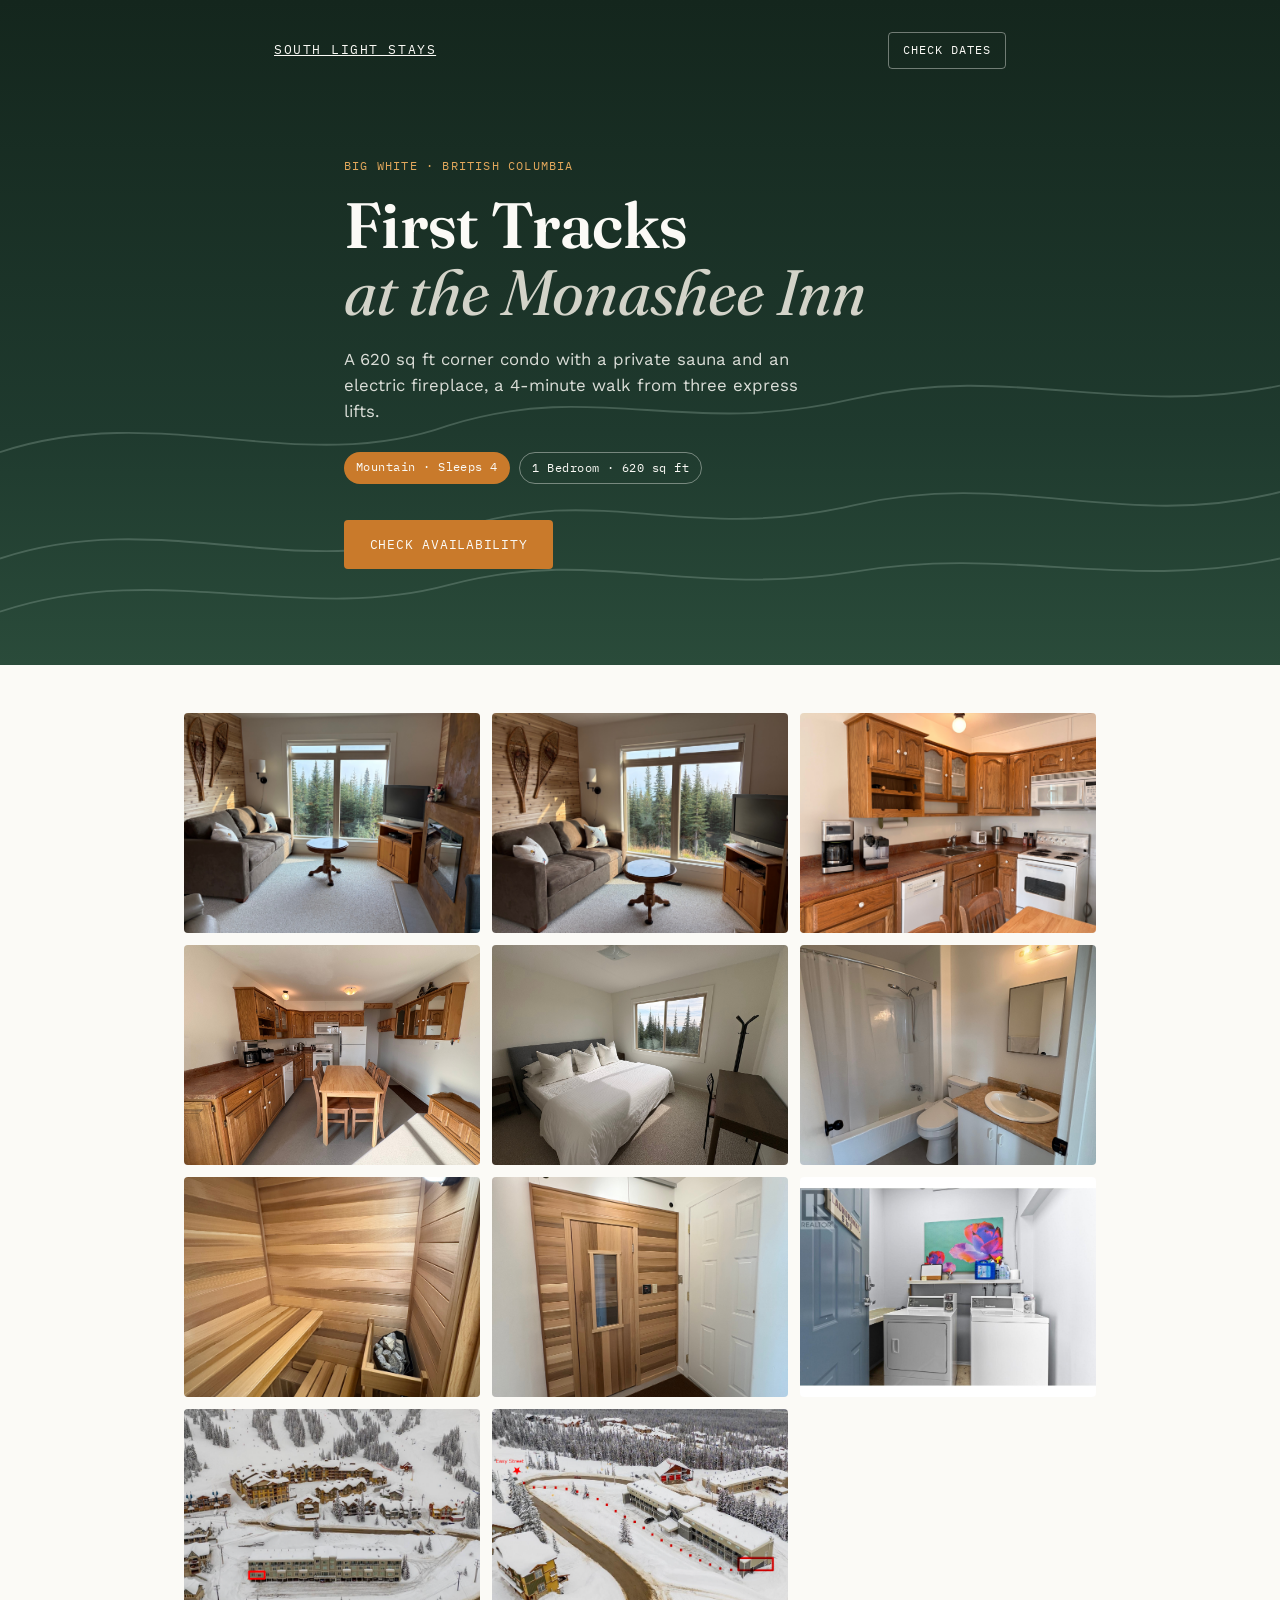
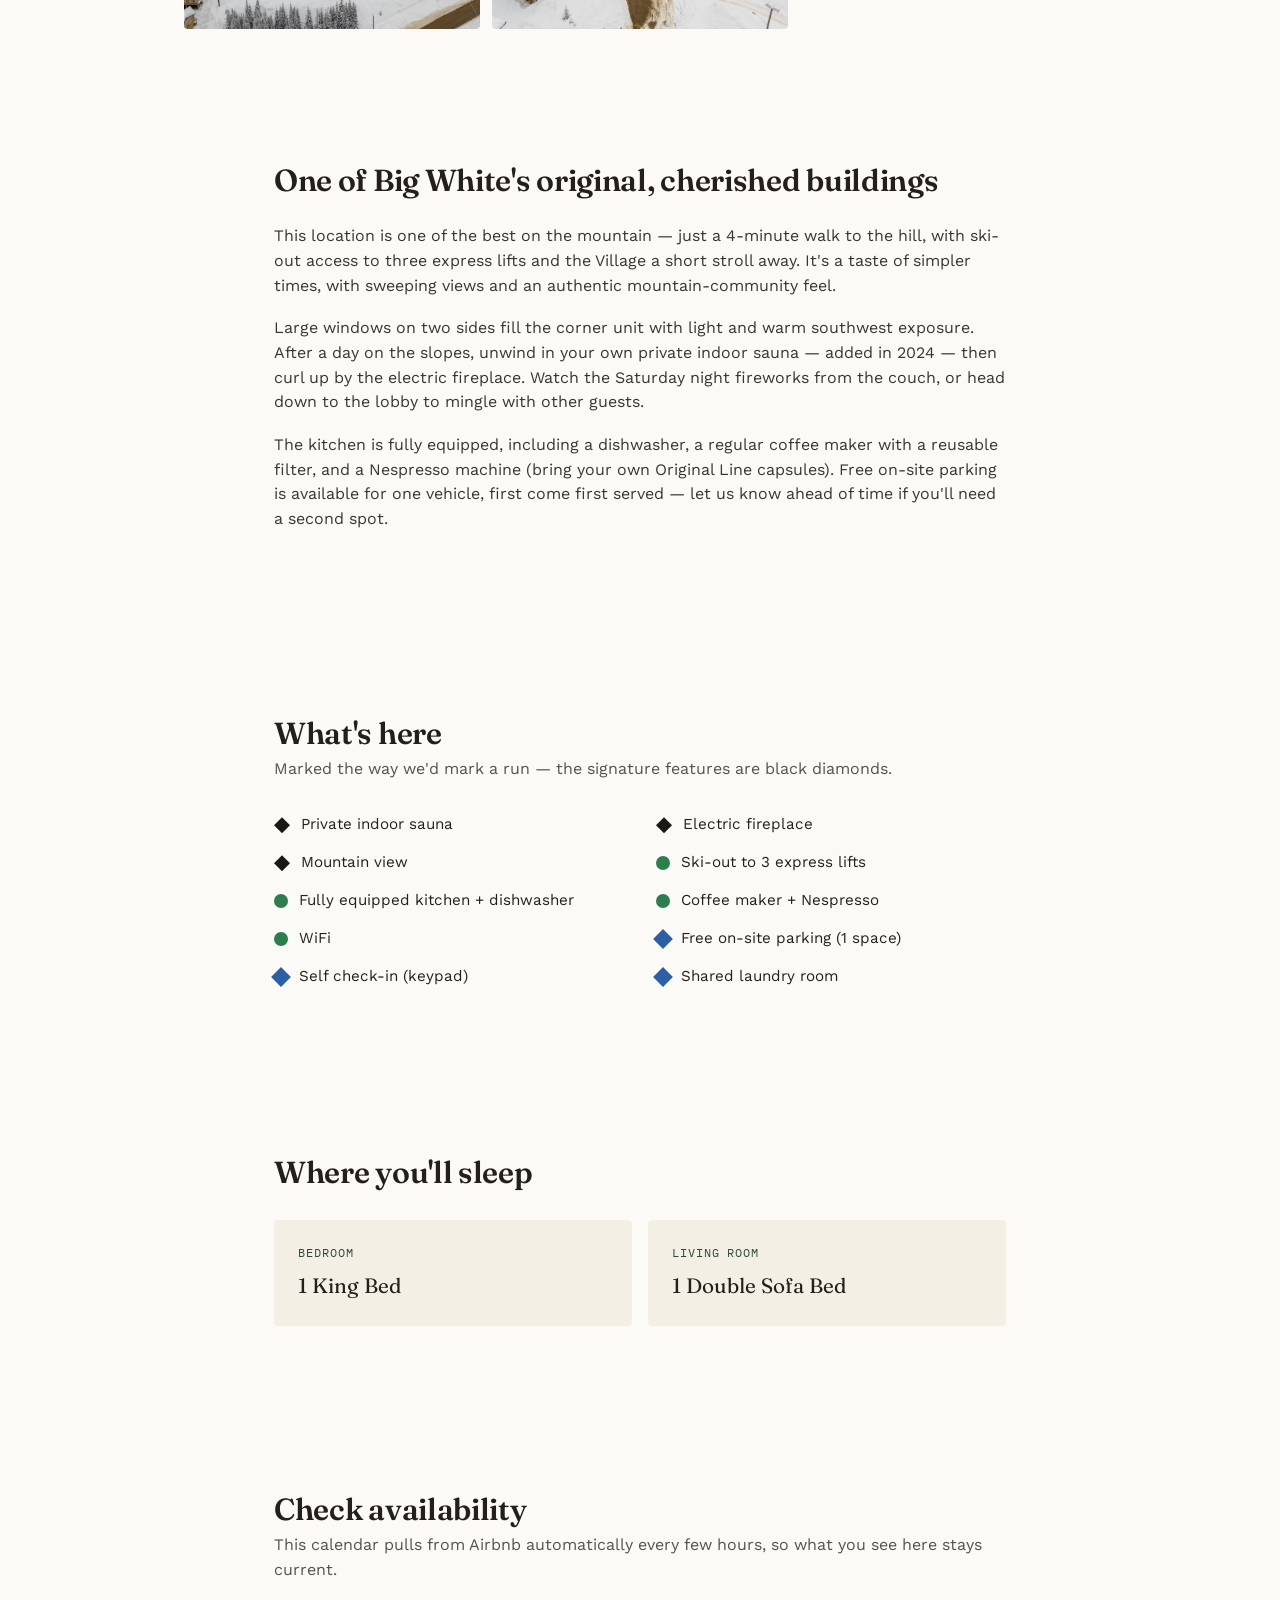
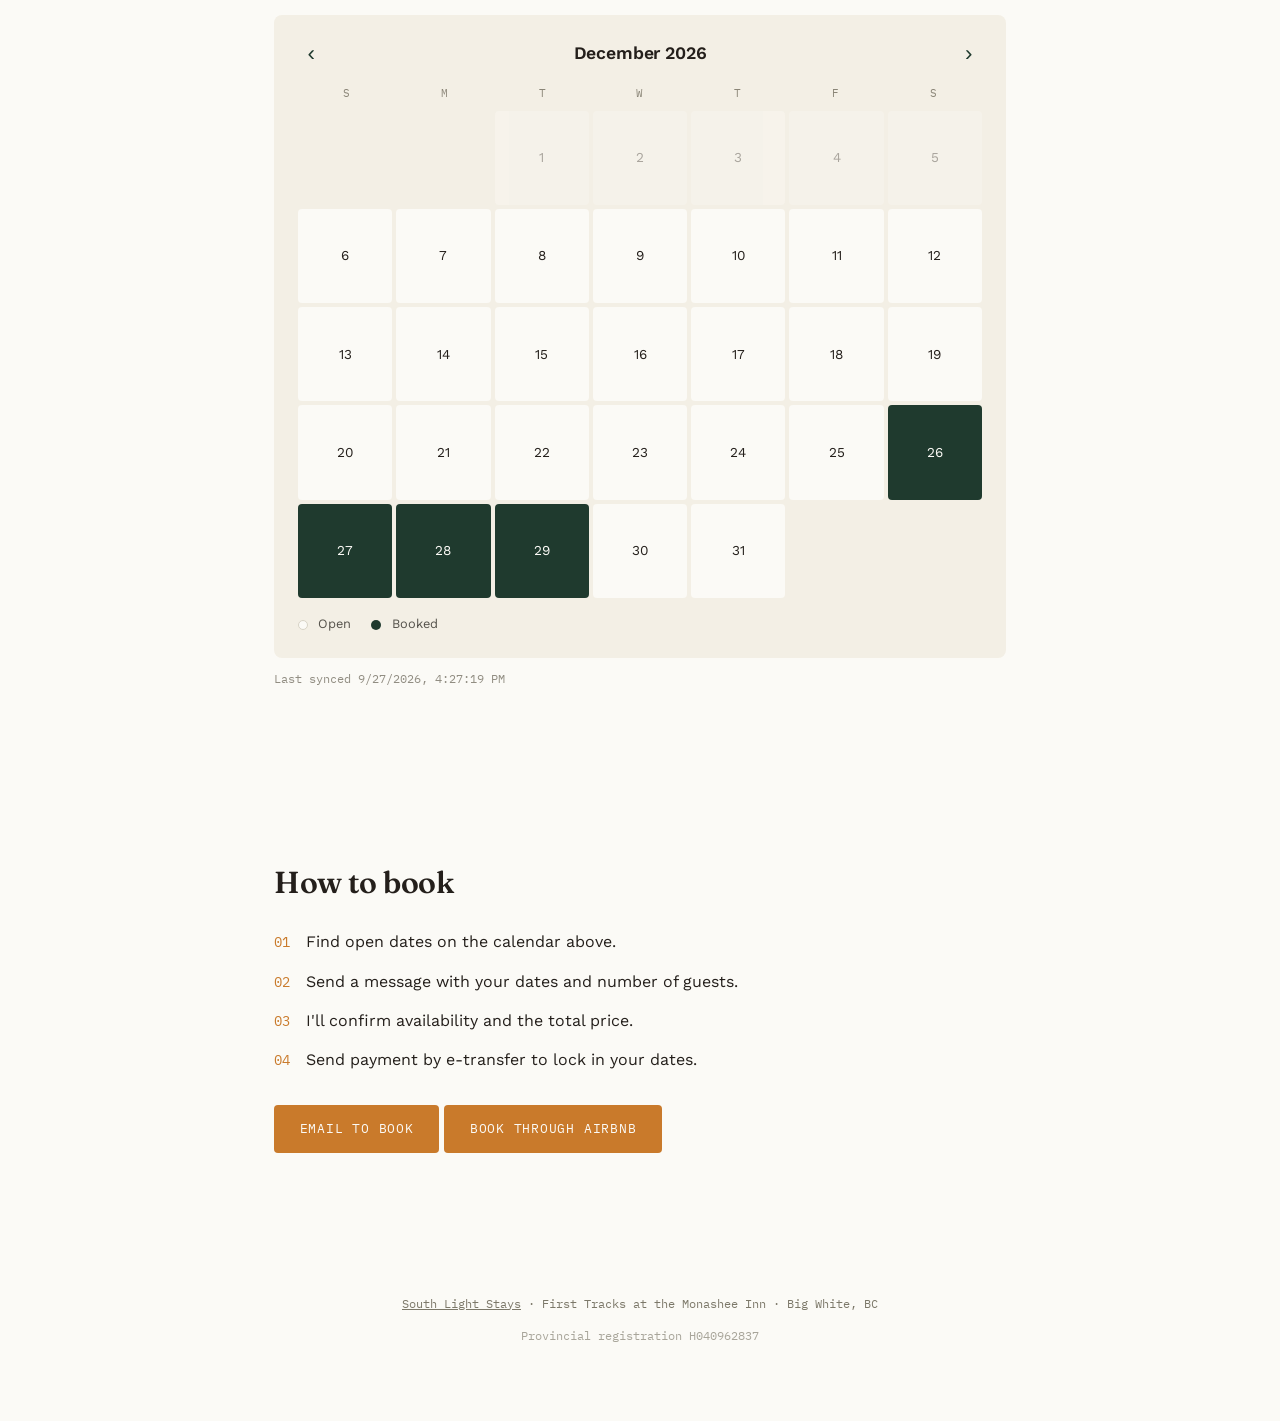
==== commit 4fa9571f: "Update heading for booking section" ====
--- a/mountain.html
+++ b/mountain.html
@@ -324,7 +324,7 @@
 
 <section class="how" id="book">
 
-  <h2>How to book direct</h2>
+  <h2>How to book</h2>
 
   <ol class="how-list">
 
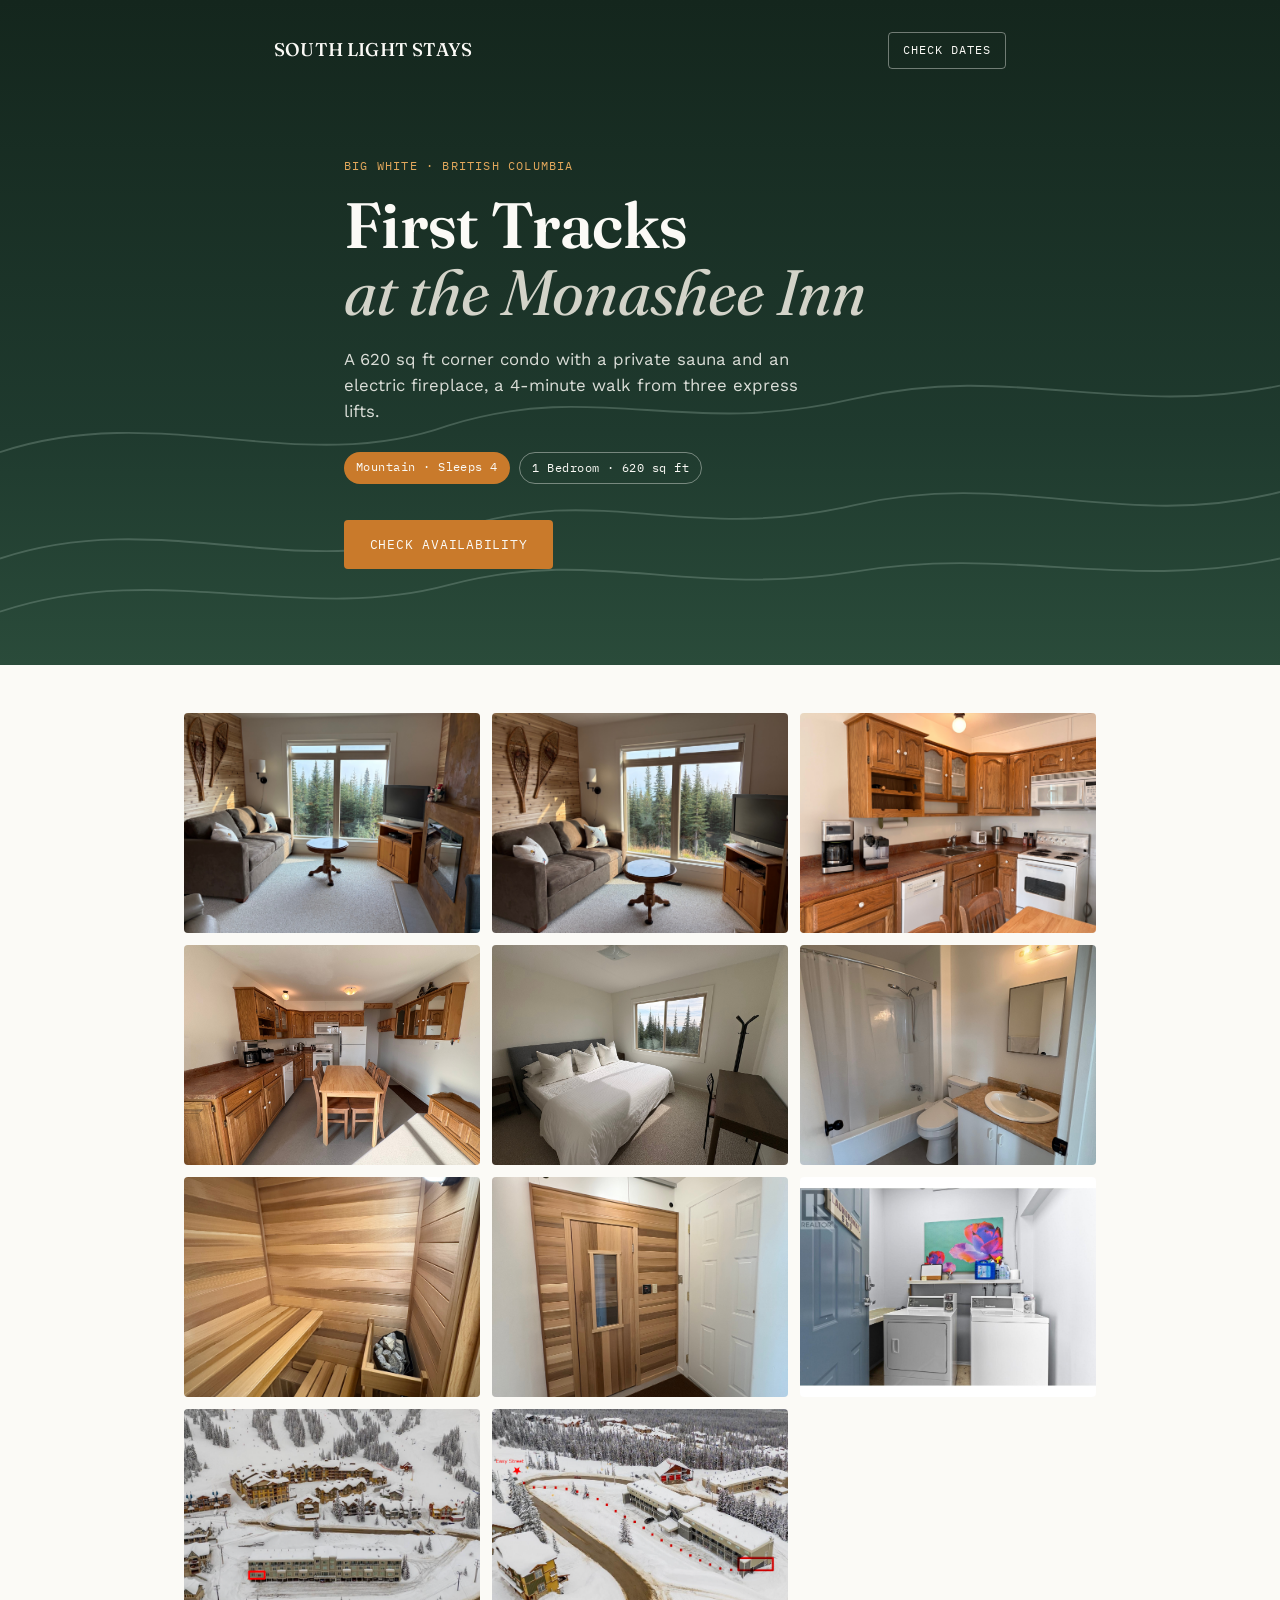
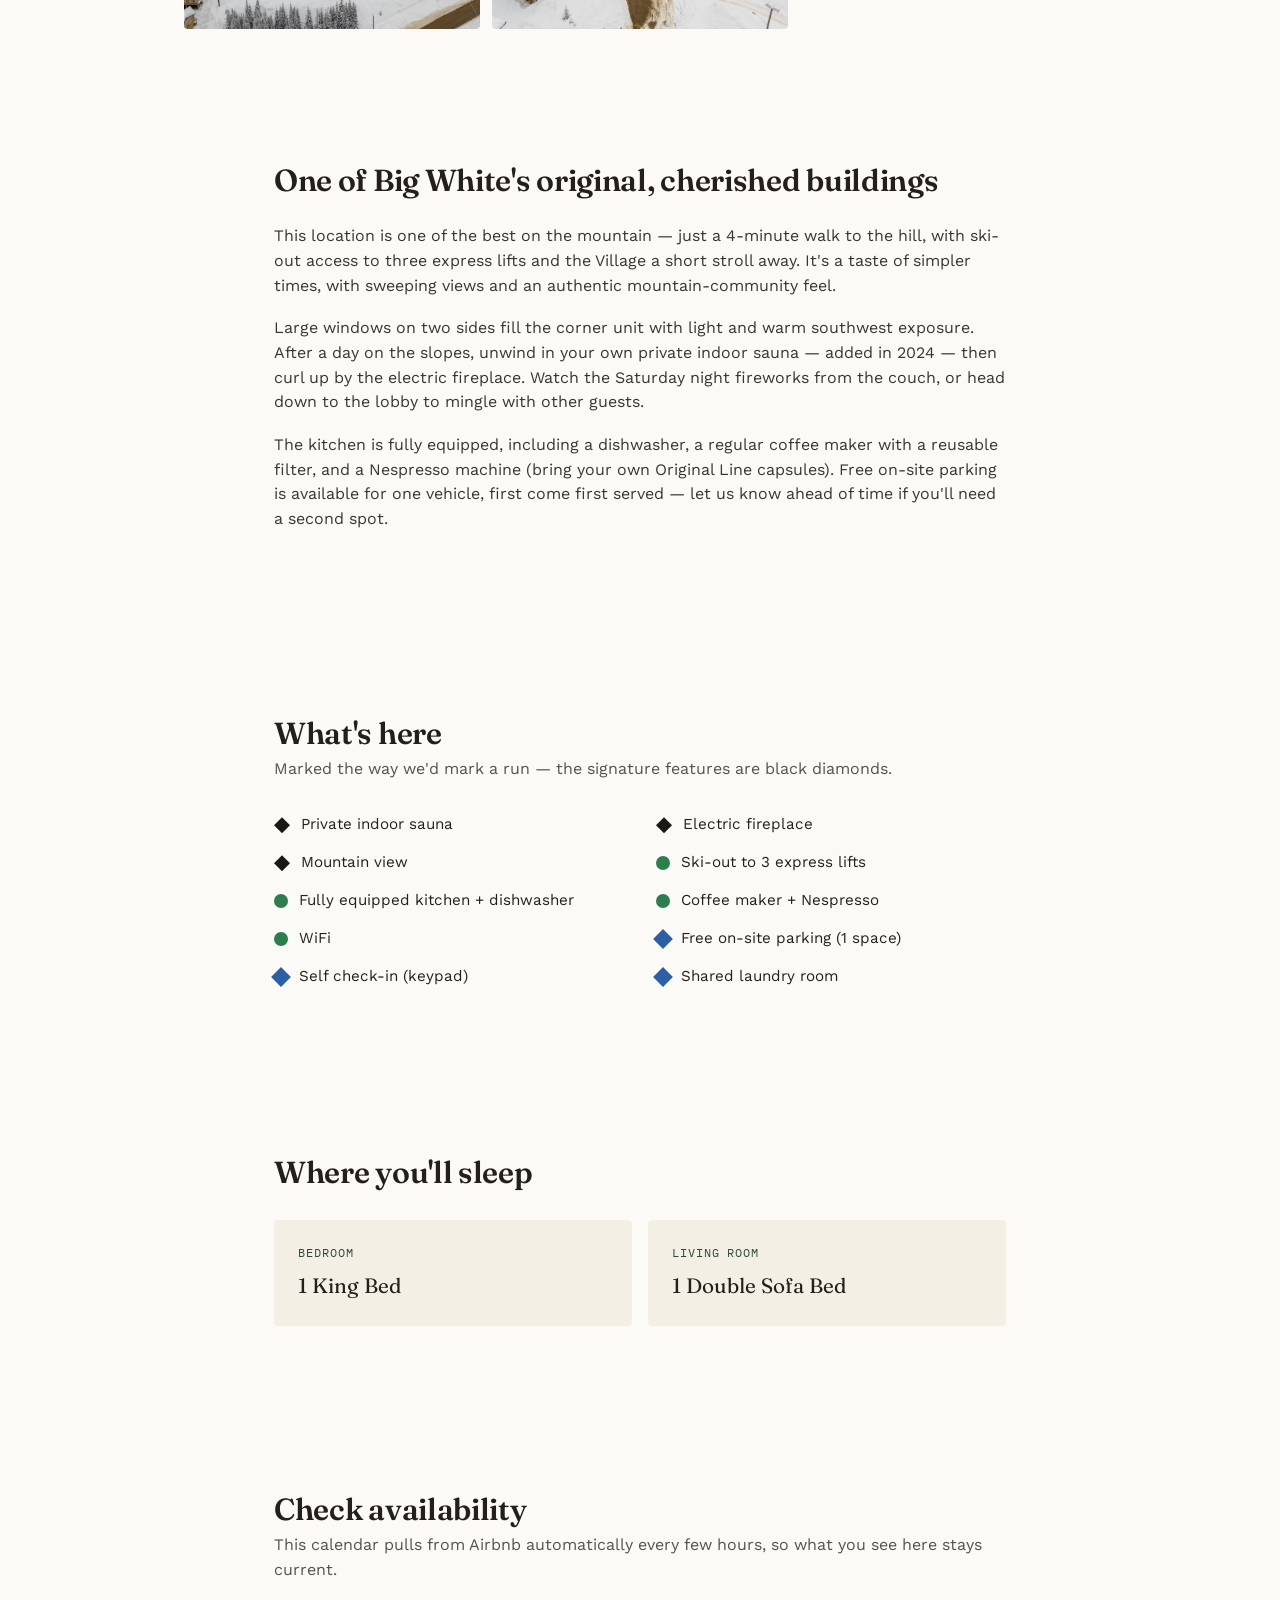
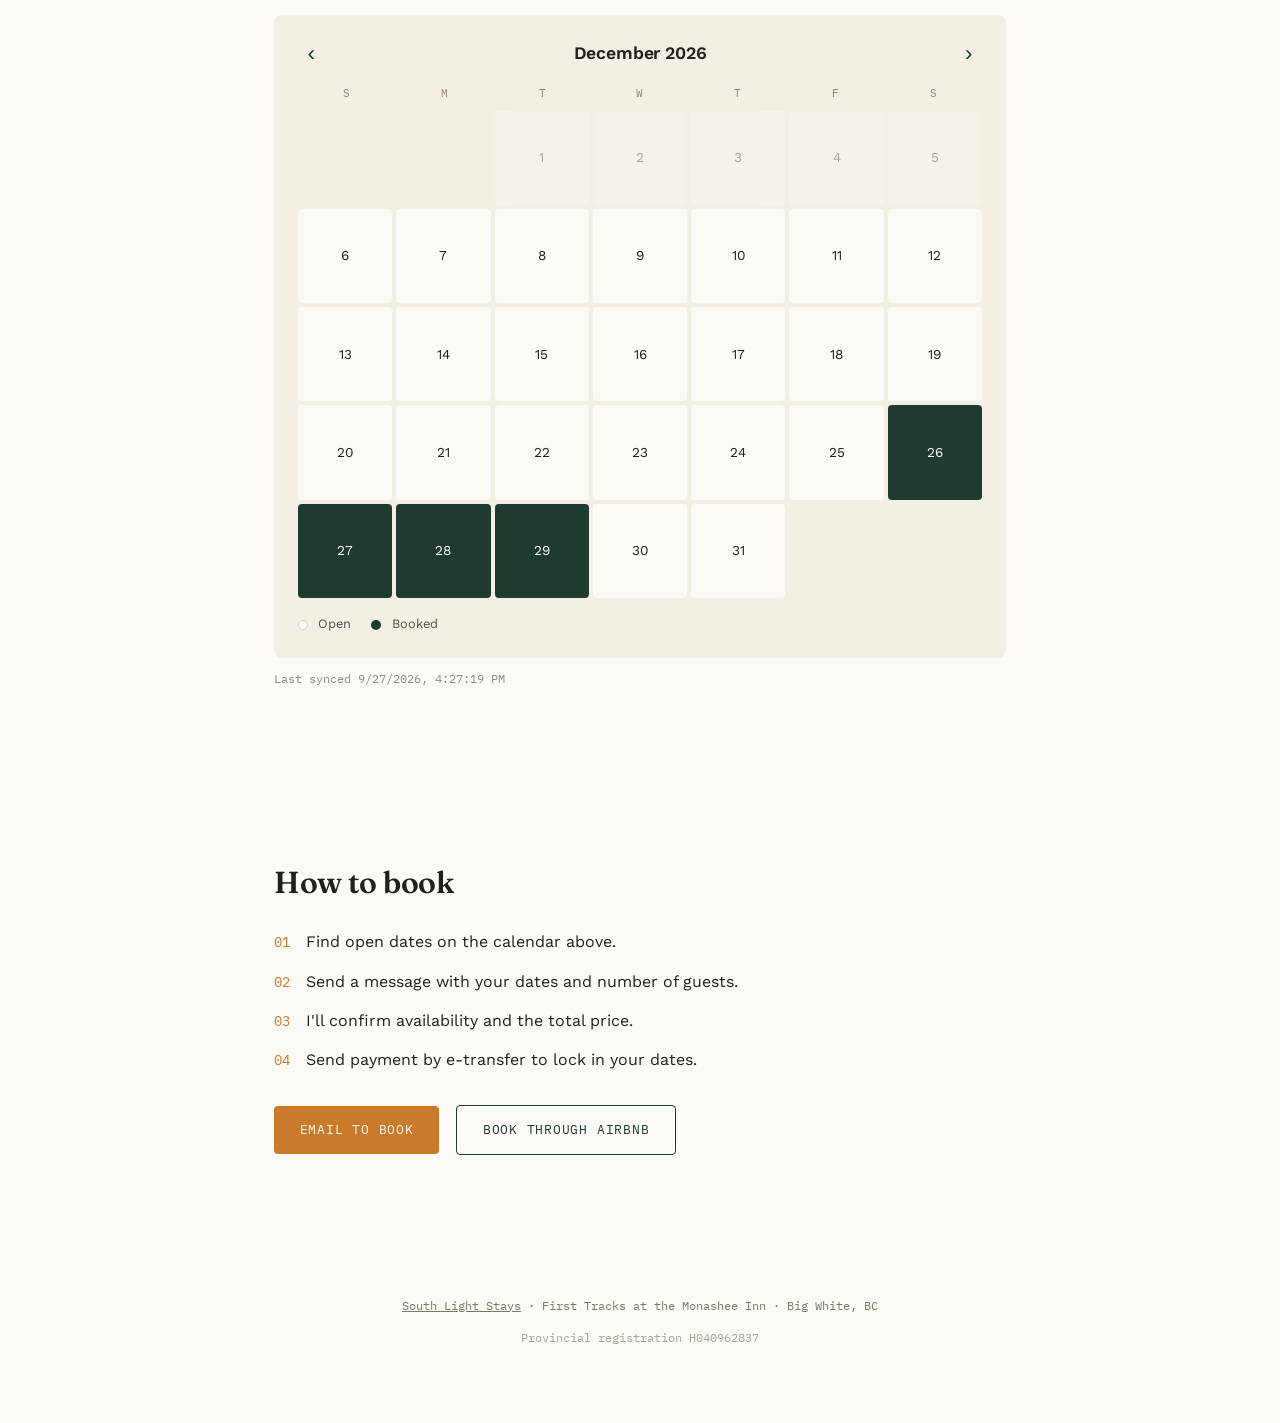
==== commit 4730f808: "Revise meta tags and title for mountain.html Updated meta tags and content for better SEO and clarit" ====
--- a/mountain.html
+++ b/mountain.html
@@ -1,26 +1,131 @@
 <!doctype html>
 <html lang="en">
 <head>
-
-<meta charset="UTF-8" />
-<meta name="viewport" content="width=device-width, initial-scale=1.0" />
-
-<title>First Tracks at the Monashee Inn — Big White, BC | South Light Stays</title>
-
-<meta
-  name="description"
-  content="First Tracks at the Monashee Inn is a 1-bedroom ski condo at Big White with mountain views, a private sauna and easy access to the lifts."
-/>
-
-<link rel="preconnect" href="https://fonts.googleapis.com">
-<link rel="preconnect" href="https://fonts.gstatic.com" crossorigin>
-
-<link
-  href="https://fonts.googleapis.com/css2?family=Fraunces:opsz,wght@9..144,400;9..144,600;9..144,700&family=Work+Sans:wght@400;500;600&family=IBM+Plex+Mono:wght@500&display=swap"
-  rel="stylesheet"
->
-
-<link rel="stylesheet" href="assets/styles.css" />
+  <meta charset="UTF-8">
+
+<meta
+name="viewport"
+content="width=device-width, initial-scale=1.0"
+
+>
+
+  <title>First Tracks at La Moni Ski Inn | Big White Ski Rental</title>
+
+<meta
+name="description"
+content="First Tracks at La Moni Ski Inn is a comfortable ski vacation rental at Big White Ski Resort in British Columbia, offered by South Light Stays."
+
+>
+
+  <meta name="robots" content="index, follow">
+
+  <link
+    rel="canonical"
+    href="https://southlightstays.ca/mountain.html"
+  >
+
+  <!-- Fonts -->
+
+  <link rel="preconnect" href="https://fonts.googleapis.com">
+  <link rel="preconnect" href="https://fonts.gstatic.com" crossorigin>
+
+  <link
+    href="https://fonts.googleapis.com/css2?family=Fraunces:opsz,wght@9..144,400;9..144,500;9..144,600&family=IBM+Plex+Mono:wght@400;500&family=Work+Sans:wght@400;500;600&display=swap"
+    rel="stylesheet"
+  >
+
+  <!-- Styles -->
+
+  <link
+    rel="stylesheet"
+    href="assets/styles.css"
+  >
+
+  <!-- Open Graph / social sharing -->
+
+<meta
+property="og:type"
+content="website"
+
+>
+
+<meta
+property="og:title"
+content="First Tracks at La Moni Ski Inn | Big White Ski Rental"
+
+>
+
+<meta
+property="og:description"
+content="A comfortable ski vacation rental at Big White Ski Resort in British Columbia, offered by South Light Stays."
+
+>
+
+<meta
+property="og:url"
+content="https://southlightstays.ca/mountain.html"
+
+>
+
+<meta
+property="og:site_name"
+content="South Light Stays"
+
+>
+
+<meta
+property="og:image"
+content="https://southlightstays.ca/assets/monashee_living.jpg"
+
+>
+
+  <!-- Twitter / X sharing -->
+
+<meta
+name="twitter:card"
+content="summary_large_image"
+
+>
+
+<meta
+name="twitter:title"
+content="First Tracks at La Moni Ski Inn | Big White Ski Rental"
+
+>
+
+<meta
+name="twitter:description"
+content="A comfortable ski vacation rental at Big White Ski Resort in British Columbia, offered by South Light Stays."
+
+>
+
+<meta
+name="twitter:image"
+content="https://southlightstays.ca/assets/monashee_living.jpg"
+
+>
+
+  <!-- Structured data -->
+
+  <script type="application/ld+json">
+  {
+    "@context": "https://schema.org",
+    "@type": "VacationRental",
+    "name": "First Tracks at La Moni Ski Inn",
+    "description": "A ski vacation rental at Big White Ski Resort in British Columbia.",
+    "url": "https://southlightstays.ca/mountain.html",
+    "brand": {
+      "@type": "Brand",
+      "name": "South Light Stays"
+    },
+    "address": {
+      "@type": "PostalAddress",
+      "addressLocality": "Big White",
+      "addressRegion": "British Columbia",
+      "addressCountry": "CA"
+    }
+  }
+  </script>
 
 </head>
 
--- a/assets/styles.css
+++ b/assets/styles.css
@@ -6,13 +6,18 @@
   --pine-950: #14261D;
   --pine-800: #1F3A2E;
   --pine-700: #2A4B3A;
+
   --snow-050: #FBFAF6;
   --snow-100: #F3EFE5;
+
   --amber-500: #C97A2B;
   --amber-300: #E3A85C;
+
   --charcoal-900: #241F1B;
   --mist-400: #8FA89B;
+
   --rust-500: #A63D2F;
+
   --run-green: #2E7D4F;
   --run-blue: #2C5FA6;
   --run-black: #1B1712;
@@ -107,14 +112,22 @@
   stroke-width: 1.4;
 }
 
+
+/* ---------------------------------------------------
+   Property navigation
+--------------------------------------------------- */
+
 .nav {
   position: relative;
   z-index: 2;
+
   display: flex;
   align-items: center;
   justify-content: space-between;
+
   max-width: 780px;
   margin: 0 auto;
+
   padding: 2rem 1.5rem 0;
 }
 
@@ -125,15 +138,42 @@
   font-size: 0.8rem;
 }
 
+
+/* South Light Stays brand link */
+
+.nav__mark--link {
+  font-family: var(--font-display);
+  font-size: 1.15rem;
+  font-weight: 500;
+  line-height: 1.2;
+  letter-spacing: 0.01em;
+
+  color: var(--snow-050);
+  text-decoration: none;
+
+  transition: color 0.2s ease;
+}
+
+.nav__mark--link:hover {
+  color: var(--amber-300);
+}
+
+
+/* Check dates */
+
 .nav__cta {
   font-family: var(--font-mono);
   font-size: 0.75rem;
   text-transform: uppercase;
   letter-spacing: 0.08em;
+
   text-decoration: none;
+
   border: 1px solid rgba(251, 250, 246, 0.4);
   padding: 0.5rem 0.9rem;
+
   border-radius: var(--radius);
+
   transition:
     border-color 0.2s ease,
     background 0.2s ease;
@@ -144,12 +184,20 @@
   background: rgba(201, 122, 43, 0.15);
 }
 
+
+/* ---------------------------------------------------
+   Hero content
+--------------------------------------------------- */
+
 .hero__content {
   position: relative;
   z-index: 2;
+
   max-width: 640px;
   margin: 0 auto;
+
   padding: 5.5rem 1.5rem 0;
+
   text-align: left;
 }
 
@@ -158,13 +206,16 @@
   font-size: 0.75rem;
   letter-spacing: 0.1em;
   text-transform: uppercase;
+
   color: var(--amber-300);
+
   margin: 0 0 1rem;
 }
 
 .hero h1 {
   font-size: clamp(2.6rem, 6vw, 4rem);
   line-height: 1.05;
+
   margin-bottom: 1.25rem;
 }
 
@@ -178,14 +229,22 @@
 .hero__sub {
   font-size: 1.05rem;
   max-width: 46ch;
+
   color: rgba(251, 250, 246, 0.85);
+
   margin-bottom: 1.75rem;
 }
+
+
+/* ---------------------------------------------------
+   Property badges
+--------------------------------------------------- */
 
 .hero__badges {
   display: flex;
   gap: 0.6rem;
   flex-wrap: wrap;
+
   margin-bottom: 2.25rem;
 }
 
@@ -193,8 +252,11 @@
   font-family: var(--font-mono);
   font-size: 0.72rem;
   letter-spacing: 0.04em;
+
   padding: 0.4rem 0.75rem;
+
   border-radius: 999px;
+
   background: var(--amber-500);
   color: var(--snow-050);
 }
@@ -211,15 +273,21 @@
 
 .button {
   display: inline-block;
+
   font-family: var(--font-mono);
   font-size: 0.8rem;
   letter-spacing: 0.06em;
   text-transform: uppercase;
+
   text-decoration: none;
+
   color: var(--snow-050);
   background: var(--amber-500);
+
   padding: 0.9rem 1.6rem;
+
   border-radius: var(--radius);
+
   transition:
     background 0.2s ease,
     transform 0.15s ease;
@@ -231,6 +299,23 @@
 }
 
 
+/* Secondary / Airbnb button */
+
+.button--secondary {
+  color: var(--pine-800);
+  background: transparent;
+
+  border: 1px solid var(--pine-800);
+
+  margin-left: 0.75rem;
+}
+
+.button--secondary:hover {
+  color: var(--snow-050);
+  background: var(--pine-800);
+}
+
+
 /* ---------------------------------------------------
    Gallery
 --------------------------------------------------- */
@@ -238,27 +323,34 @@
 .gallery {
   padding-top: 3rem;
   padding-bottom: 3rem;
+
   max-width: 960px;
 }
 
 .gallery__grid {
   display: grid;
   grid-template-columns: repeat(3, 1fr);
+
   gap: 0.75rem;
 }
 
 .gallery__grid img {
   width: 100%;
   height: 220px;
+
   object-fit: cover;
+
   border-radius: var(--radius);
+
   background: var(--snow-100);
 }
 
 .gallery__note {
   font-family: var(--font-mono);
   font-size: 0.72rem;
+
   color: #918D82;
+
   margin-top: 0.75rem;
 }
 
@@ -274,16 +366,19 @@
 .story__marker {
   color: var(--run-black);
   font-size: 1.4rem;
+
   margin-bottom: 0.75rem;
 }
 
 .story h2 {
   font-size: 1.9rem;
+
   margin-bottom: 1.25rem;
 }
 
 .story p {
   margin: 0 0 1.1rem;
+
   color: #3A362F;
 }
 
@@ -294,50 +389,62 @@
 
 .amenities h2 {
   font-size: 1.9rem;
+
   margin-bottom: 0.5rem;
 }
 
 .amenity-grid {
   list-style: none;
-  margin: 0;
-  padding: 0;
+
+  margin: 0;
+  padding: 0;
+
   display: grid;
   grid-template-columns: repeat(2, 1fr);
+
   gap: 0.9rem 2rem;
 }
 
 .amenity {
   display: flex;
   align-items: center;
+
   gap: 0.7rem;
+
   font-size: 0.95rem;
 }
 
 .run-mark {
   flex: none;
+
   width: 14px;
   height: 14px;
+
   display: inline-block;
 }
 
 .run-mark--green {
   background: var(--run-green);
+
   border-radius: 50%;
 }
 
 .run-mark--blue {
   background: var(--run-blue);
+
   transform: rotate(45deg);
 }
 
 .run-mark--black {
   background: var(--run-black);
+
   clip-path: polygon(
     50% 0%,
     100% 50%,
     50% 100%,
     0% 50%
   );
+
   width: 16px;
   height: 16px;
 }
@@ -349,33 +456,41 @@
 
 .sleep h2 {
   font-size: 1.9rem;
+
   margin-bottom: 1.5rem;
 }
 
 .sleep-grid {
   display: grid;
   grid-template-columns: repeat(2, 1fr);
+
   gap: 1rem;
 }
 
 .sleep-card {
   background: var(--snow-100);
+
   border-radius: var(--radius);
+
   padding: 1.5rem;
 }
 
 .sleep-card__room {
   font-family: var(--font-mono);
   font-size: 0.72rem;
+
   text-transform: uppercase;
   letter-spacing: 0.08em;
+
   color: var(--pine-700);
+
   margin: 0 0 0.5rem;
 }
 
 .sleep-card__bed {
   font-family: var(--font-display);
   font-size: 1.3rem;
+
   margin: 0;
 }
 
@@ -386,12 +501,15 @@
 
 .availability h2 {
   font-size: 1.9rem;
+
   margin-bottom: 0.5rem;
 }
 
 .calendar {
   background: var(--snow-100);
+
   border-radius: 8px;
+
   padding: 1.5rem;
 }
 
@@ -399,21 +517,28 @@
   display: flex;
   align-items: center;
   justify-content: space-between;
+
   margin-bottom: 1rem;
 }
 
 .calendar__header button {
   background: none;
   border: none;
+
   font-size: 1.4rem;
+
   cursor: pointer;
+
   color: var(--pine-800);
+
   line-height: 1;
+
   padding: 0.25rem 0.6rem;
 }
 
 .calendar__header h3 {
   font-size: 1.1rem;
+
   font-family: var(--font-body);
   font-weight: 600;
 }
@@ -421,26 +546,35 @@
 .calendar__weekdays {
   display: grid;
   grid-template-columns: repeat(7, 1fr);
+
   font-family: var(--font-mono);
   font-size: 0.7rem;
+
   text-align: center;
+
   color: #8A8577;
+
   margin-bottom: 0.5rem;
 }
 
 .calendar__grid {
   display: grid;
   grid-template-columns: repeat(7, 1fr);
+
   gap: 4px;
 }
 
 .day {
   aspect-ratio: 1 / 1;
+
   display: flex;
   align-items: center;
   justify-content: center;
+
   border-radius: 4px;
+
   font-size: 0.85rem;
+
   background: var(--snow-050);
   color: var(--charcoal-900);
 }
@@ -460,23 +594,32 @@
 
 .calendar__legend {
   display: flex;
+
   gap: 1.25rem;
+
   margin-top: 1rem;
+
   font-size: 0.8rem;
+
   color: #55524B;
 }
 
 .dot {
   display: inline-block;
+
   width: 10px;
   height: 10px;
+
   border-radius: 50%;
+
   margin-right: 0.4rem;
+
   vertical-align: middle;
 }
 
 .dot--free {
   background: var(--snow-050);
+
   border: 1px solid #D8D3C6;
 }
 
@@ -487,7 +630,9 @@
 .calendar__updated {
   font-family: var(--font-mono);
   font-size: 0.72rem;
+
   color: #918D82;
+
   margin-top: 0.75rem;
 }
 
@@ -498,27 +643,35 @@
 
 .how h2 {
   font-size: 1.9rem;
+
   margin-bottom: 1.5rem;
 }
 
 .how-list {
   list-style: none;
+
   margin: 0 0 2rem;
   padding: 0;
+
   display: grid;
+
   gap: 0.9rem;
 }
 
 .how-list li {
   display: flex;
   align-items: baseline;
+
   gap: 1rem;
+
   font-size: 1rem;
 }
 
 .how-list__num {
   font-family: var(--font-mono);
+
   color: var(--amber-500);
+
   font-size: 0.85rem;
 }
 
@@ -529,14 +682,18 @@
 
 .footer {
   text-align: center;
+
   padding: 3rem 1.5rem 4rem;
+
   font-family: var(--font-mono);
   font-size: 0.78rem;
+
   color: #7C7869;
 }
 
 .footer__muted {
   opacity: 0.65;
+
   margin-top: 0.35rem;
 }
 
@@ -560,15 +717,17 @@
 
 
 /* ---------------------------------------------------
-   Header
+   Homepage header
 --------------------------------------------------- */
 
 body.brand-home .brand-header {
   width: 100%;
+
   margin: 0;
   padding: 0;
 
   background: #f7f5ef;
+
   border: 0;
 }
 
@@ -577,13 +736,12 @@
   max-width: 1100px;
 
   margin: 0 auto;
-  padding: 2rem 0 1rem;
+
+  padding: 3.75rem 0 1rem;
 
   display: flex;
   align-items: center;
   justify-content: center;
-
-  box-sizing: border-box;
 }
 
 body.brand-home .brand-logo {
@@ -593,18 +751,28 @@
   padding: 0;
 
   font-family: var(--font-display);
-  font-size: 2rem;
+
+  font-size: 2.15rem;
   font-weight: 500;
-  line-height: 1.2;
-  letter-spacing: 0.01em;
+
+  line-height: 1.05;
+
+  letter-spacing: -0.015em;
 
   color: #292821;
+
   text-decoration: none;
-}
-
-
-/* ---------------------------------------------------
-   Introduction
+
+  transition: opacity 0.2s ease;
+}
+
+body.brand-home .brand-logo:hover {
+  opacity: 0.7;
+}
+
+
+/* ---------------------------------------------------
+   Homepage introduction
 --------------------------------------------------- */
 
 body.brand-home .brand-intro {
@@ -612,14 +780,15 @@
   max-width: 1100px;
 
   margin: 0 auto;
-  padding: 5rem 0 5.5rem;
+
+  padding: 4.75rem 0 5.5rem;
 
   text-align: center;
-  box-sizing: border-box;
 }
 
 body.brand-home .brand-intro__inner {
   max-width: 760px;
+
   margin: 0 auto;
   padding: 0;
 }
@@ -629,9 +798,12 @@
   padding: 0;
 
   font-family: var(--font-mono);
+
   font-size: 0.67rem;
   font-weight: 500;
+
   line-height: 1.4;
+
   text-transform: uppercase;
   letter-spacing: 0.16em;
 
@@ -639,28 +811,33 @@
 }
 
 body.brand-home .brand-intro h1 {
-  max-width: 720px;
-
-  margin: 0 auto 1.75rem;
+  max-width: 660px;
+
+  margin: 0 auto 1.6rem;
   padding: 0;
 
   font-family: var(--font-display);
-  font-size: clamp(2.5rem, 5vw, 4rem);
+
+  font-size: clamp(2rem, 4vw, 2.85rem);
   font-weight: 400;
-  line-height: 1.08;
-  letter-spacing: -0.02em;
+
+  line-height: 1.14;
+
+  letter-spacing: -0.015em;
 
   color: #292821;
 }
 
 body.brand-home .brand-intro__text {
-  max-width: 650px;
+  max-width: 620px;
 
   margin: 0 auto;
   padding: 0;
 
   font-family: var(--font-body);
-  font-size: 1rem;
+
+  font-size: 0.98rem;
+
   line-height: 1.75;
 
   color: #686459;
@@ -668,7 +845,7 @@
 
 
 /* ---------------------------------------------------
-   Properties section
+   Homepage properties section
 --------------------------------------------------- */
 
 body.brand-home .properties {
@@ -676,13 +853,13 @@
   max-width: 1100px;
 
   margin: 0 auto;
+
   padding: 0 0 6rem;
-
-  box-sizing: border-box;
 }
 
 body.brand-home .properties__heading {
   margin: 0 0 2rem;
+
   padding: 1.15rem 0 0;
 
   border-top: 1px solid rgba(41, 40, 33, 0.16);
@@ -704,10 +881,10 @@
   padding: 0;
 
   display: grid;
+
   grid-template-columns: repeat(2, minmax(0, 1fr));
+
   gap: 2rem;
-
-  box-sizing: border-box;
 }
 
 
@@ -724,16 +901,15 @@
   background: #fbfaf6;
 
   border: 1px solid rgba(41, 40, 33, 0.1);
+
   border-radius: 0;
 
   overflow: hidden;
-
-  box-sizing: border-box;
-}
-
-
-/* ---------------------------------------------------
-   Property images
+}
+
+
+/* ---------------------------------------------------
+   Property card images
 --------------------------------------------------- */
 
 body.brand-home .property-card__image {
@@ -748,7 +924,6 @@
   overflow: hidden;
 
   background: #ddd9ce;
-  box-sizing: border-box;
 }
 
 body.brand-home .property-card__image img {
@@ -793,7 +968,9 @@
   padding: 0;
 
   font-family: var(--font-display);
+
   font-size: 2.5rem;
+
   font-style: italic;
   font-weight: 400;
 
@@ -802,14 +979,13 @@
 
 
 /* ---------------------------------------------------
-   Property content
+   Property card content
 --------------------------------------------------- */
 
 body.brand-home .property-card__content {
   margin: 0;
+
   padding: 1.75rem 1.75rem 2rem;
-
-  box-sizing: border-box;
 }
 
 body.brand-home .property-card__type {
@@ -817,9 +993,12 @@
   padding: 0;
 
   font-family: var(--font-mono);
+
   font-size: 0.65rem;
   font-weight: 500;
+
   line-height: 1.4;
+
   text-transform: uppercase;
   letter-spacing: 0.15em;
 
@@ -831,9 +1010,12 @@
   padding: 0;
 
   font-family: var(--font-display);
+
   font-size: 1.85rem;
   font-weight: 400;
+
   line-height: 1.12;
+
   letter-spacing: -0.01em;
 
   color: #292821;
@@ -844,9 +1026,12 @@
   padding: 0;
 
   font-family: var(--font-mono);
+
   font-size: 0.64rem;
   font-weight: 500;
+
   line-height: 1.4;
+
   text-transform: uppercase;
   letter-spacing: 0.09em;
 
@@ -860,7 +1045,9 @@
   padding: 0;
 
   font-family: var(--font-body);
+
   font-size: 0.93rem;
+
   line-height: 1.65;
 
   color: #656156;
@@ -873,20 +1060,26 @@
 
 body.brand-home .property-card__link {
   display: inline-flex;
+
   align-items: center;
+
   gap: 0.5rem;
 
   margin: 0;
   padding: 0 0 0.3rem;
 
   font-family: var(--font-mono);
+
   font-size: 0.65rem;
   font-weight: 500;
+
   line-height: 1.4;
+
   text-transform: uppercase;
   letter-spacing: 0.09em;
 
   color: #292821;
+
   text-decoration: none;
 
   border-bottom: 1px solid #292821;
@@ -897,6 +1090,7 @@
   padding: 0;
 
   font-size: 0.95rem;
+
   line-height: 1;
 
   transition: transform 200ms ease;
@@ -918,9 +1112,12 @@
   padding: 0;
 
   font-family: var(--font-mono);
+
   font-size: 0.65rem;
   font-weight: 500;
+
   line-height: 1.4;
+
   text-transform: uppercase;
   letter-spacing: 0.09em;
 
@@ -941,7 +1138,6 @@
   background: #f1eee6;
 
   border-top: 1px solid rgba(41, 40, 33, 0.12);
-  box-sizing: border-box;
 }
 
 body.brand-home .brand-footer__inner {
@@ -949,18 +1145,21 @@
   max-width: 1100px;
 
   margin: 0 auto;
+
   padding: 1.5rem 0;
 
   display: flex;
+
   align-items: center;
   justify-content: space-between;
 
-  box-sizing: border-box;
-
-  font-family: var(--font-mono);
+  font-family: var(--font-mono);
+
   font-size: 0.6rem;
   font-weight: 500;
+
   line-height: 1.4;
+
   text-transform: uppercase;
   letter-spacing: 0.1em;
 
@@ -969,62 +1168,211 @@
 
 
 /* ===================================================
-   RESPONSIVE
+   RESPONSIVE — TABLET / MOBILE
    =================================================== */
 
-
-/* ---------------------------------------------------
-   Property page
---------------------------------------------------- */
-
-@media (max-width: 640px) {
+@media (max-width: 720px) {
+
+
+  /* =================================================
+     PROPERTY PAGE
+     ================================================= */
+
+
+  .hero {
+    padding-bottom: 3.5rem;
+  }
+
+
+  /* Navigation */
+
+  .nav {
+    max-width: none;
+
+    padding: 1.35rem 1.15rem 0;
+  }
+
+  .nav__mark--link {
+    font-size: 1rem;
+  }
+
+  .nav__cta {
+    font-size: 0.65rem;
+
+    padding: 0.45rem 0.7rem;
+  }
+
+
+  /* Hero */
+
+  .hero__content {
+    max-width: none;
+
+    padding: 3.75rem 1.15rem 0;
+  }
+
+  .hero h1 {
+    font-size: clamp(2.35rem, 10vw, 3.1rem);
+
+    line-height: 1.04;
+  }
+
+  .hero__sub {
+    font-size: 0.98rem;
+
+    line-height: 1.6;
+  }
+
+
+  /* Badges */
+
+  .hero__badges {
+    gap: 0.45rem;
+
+    margin-bottom: 1.75rem;
+  }
+
+  .badge {
+    font-size: 0.65rem;
+
+    padding: 0.35rem 0.6rem;
+  }
+
+
+  /* Buttons */
+
+  .button {
+    font-size: 0.7rem;
+
+    padding: 0.8rem 1.15rem;
+  }
+
+  .button--secondary {
+    margin-left: 0.45rem;
+  }
+
+
+  /* Gallery */
+
+  .gallery {
+    max-width: none;
+
+    padding: 2rem 1.15rem;
+  }
+
+  .gallery__grid {
+    grid-template-columns: 1fr;
+
+    gap: 0.65rem;
+  }
+
+  .gallery__grid img {
+    height: 210px;
+  }
+
+
+  /* General sections */
+
+  section {
+    padding: 3.5rem 1.15rem;
+  }
+
+  .story h2,
+  .amenities h2,
+  .sleep h2,
+  .availability h2,
+  .how h2 {
+    font-size: 1.7rem;
+  }
+
+
+  /* Amenities */
 
   .amenity-grid {
     grid-template-columns: 1fr;
   }
 
-  .gallery__grid {
-    grid-template-columns: 1fr;
-  }
+
+  /* Sleeping */
 
   .sleep-grid {
     grid-template-columns: 1fr;
   }
 
-}
-
-
-/* ---------------------------------------------------
-   South Light Stays homepage — mobile
---------------------------------------------------- */
-
-@media (max-width: 720px) {
+
+  /* Calendar */
+
+  .calendar {
+    padding: 1rem;
+  }
+
+  .calendar__grid {
+    gap: 3px;
+  }
+
+  .day {
+    font-size: 0.75rem;
+  }
+
+
+  /* Booking list */
+
+  .how-list li {
+    gap: 0.75rem;
+
+    font-size: 0.92rem;
+  }
+
+
+  /* Footer */
+
+  .footer {
+    padding: 2.5rem 1.15rem 3rem;
+
+    font-size: 0.68rem;
+  }
+
+
+  /* =================================================
+     SOUTH LIGHT STAYS HOMEPAGE
+     ================================================= */
+
 
   body.brand-home .brand-header__inner {
     width: calc(100% - 2.5rem);
 
-    padding: 1.5rem 0 0.75rem;
+    padding: 2.75rem 0 0.75rem;
   }
 
   body.brand-home .brand-logo {
-    font-size: 1.3rem;
-  }
-
+    font-size: 1.75rem;
+  }
+
+
+  /* Intro */
 
   body.brand-home .brand-intro {
     width: calc(100% - 2.5rem);
 
-    padding: 3.5rem 0 4rem;
+    padding: 3.75rem 0 4rem;
   }
 
   body.brand-home .brand-intro h1 {
-    font-size: 2.7rem;
+    max-width: 560px;
+
+    font-size: 2.15rem;
+
+    line-height: 1.15;
   }
 
   body.brand-home .brand-intro__text {
-    font-size: 0.95rem;
-  }
-
+    font-size: 0.93rem;
+
+    line-height: 1.7;
+  }
+
+
+  /* Properties */
 
   body.brand-home .properties {
     width: calc(100% - 2.5rem);
@@ -1032,53 +1380,161 @@
     padding-bottom: 4.5rem;
   }
 
-
   body.brand-home .property-grid {
     grid-template-columns: 1fr;
-    gap: 2rem;
-  }
-
+
+    gap: 1.5rem;
+  }
+
+
+  /* IMPORTANT:
+     Keep the property image compact on phones.
+     This prevents the Mountain card from dominating
+     the entire mobile screen.
+  */
 
   body.brand-home .property-card__image {
-    height: 220px;
-  }
-
+    height: 180px;
+  }
+
+
+  /* Card content */
 
   body.brand-home .property-card__content {
-    padding: 1.5rem 1.5rem 1.75rem;
-  }
-
+    padding: 1.4rem 1.4rem 1.6rem;
+  }
 
   body.brand-home .property-card h2 {
-    font-size: 1.8rem;
-  }
-
+    font-size: 1.65rem;
+  }
+
+  body.brand-home .property-card__description {
+    font-size: 0.9rem;
+  }
+
+
+  /* Homepage footer */
 
   body.brand-home .brand-footer__inner {
     width: calc(100% - 2.5rem);
 
-/* ---------------------------------------------------
-   South Light Stays brand link on property pages
---------------------------------------------------- */
-
-.nav__mark--link {
-  font-family: var(--font-display);
-  font-size: 1.15rem;
-  font-weight: 500;
-  line-height: 1.2;
-  letter-spacing: 0.01em;
-
-  color: var(--snow-050);
-  text-decoration: none;
-
-  transition: color 0.2s ease;
-}
-
-.nav__mark--link:hover {
-  color: var(--amber-300);
-}
-
     padding: 1.25rem 0;
-  }
-
-}
+
+    font-size: 0.55rem;
+  }
+}
+
+
+/* ===================================================
+   RESPONSIVE — SMALL PHONES
+   =================================================== */
+
+@media (max-width: 430px) {
+
+
+  /* =================================================
+     PROPERTY PAGE
+     ================================================= */
+
+
+  .nav {
+    padding-left: 1rem;
+    padding-right: 1rem;
+  }
+
+  .nav__mark--link {
+    font-size: 0.95rem;
+  }
+
+  .nav__cta {
+    font-size: 0.6rem;
+
+    padding: 0.4rem 0.6rem;
+  }
+
+
+  .hero__content {
+    padding-left: 1rem;
+    padding-right: 1rem;
+  }
+
+  .hero h1 {
+    font-size: 2.25rem;
+  }
+
+  .hero__sub {
+    font-size: 0.92rem;
+  }
+
+
+  /* Stack badges */
+
+  .hero__badges {
+    flex-direction: column;
+
+    align-items: flex-start;
+  }
+
+
+  /* Stack booking buttons */
+
+  .button--secondary {
+    display: block;
+
+    width: fit-content;
+
+    margin: 0.65rem 0 0;
+  }
+
+
+  /* Gallery */
+
+  .gallery {
+    padding-left: 1rem;
+    padding-right: 1rem;
+  }
+
+  .gallery__grid img {
+    height: 190px;
+  }
+
+
+  /* =================================================
+     SOUTH LIGHT STAYS HOMEPAGE
+     ================================================= */
+
+  body.brand-home .brand-header__inner {
+    width: calc(100% - 2rem);
+
+    padding-top: 2.5rem;
+  }
+
+  body.brand-home .brand-logo {
+    font-size: 1.65rem;
+  }
+
+  body.brand-home .brand-intro {
+    width: calc(100% - 2rem);
+
+    padding-top: 3.25rem;
+  }
+
+  body.brand-home .brand-intro h1 {
+    font-size: 2rem;
+  }
+
+  body.brand-home .brand-intro__text {
+    font-size: 0.9rem;
+  }
+
+  body.brand-home .properties {
+    width: calc(100% - 2rem);
+  }
+
+
+  /* Even more compact image on very small phones */
+
+  body.brand-home .property-card__image {
+    height: 165px;
+  }
+}
